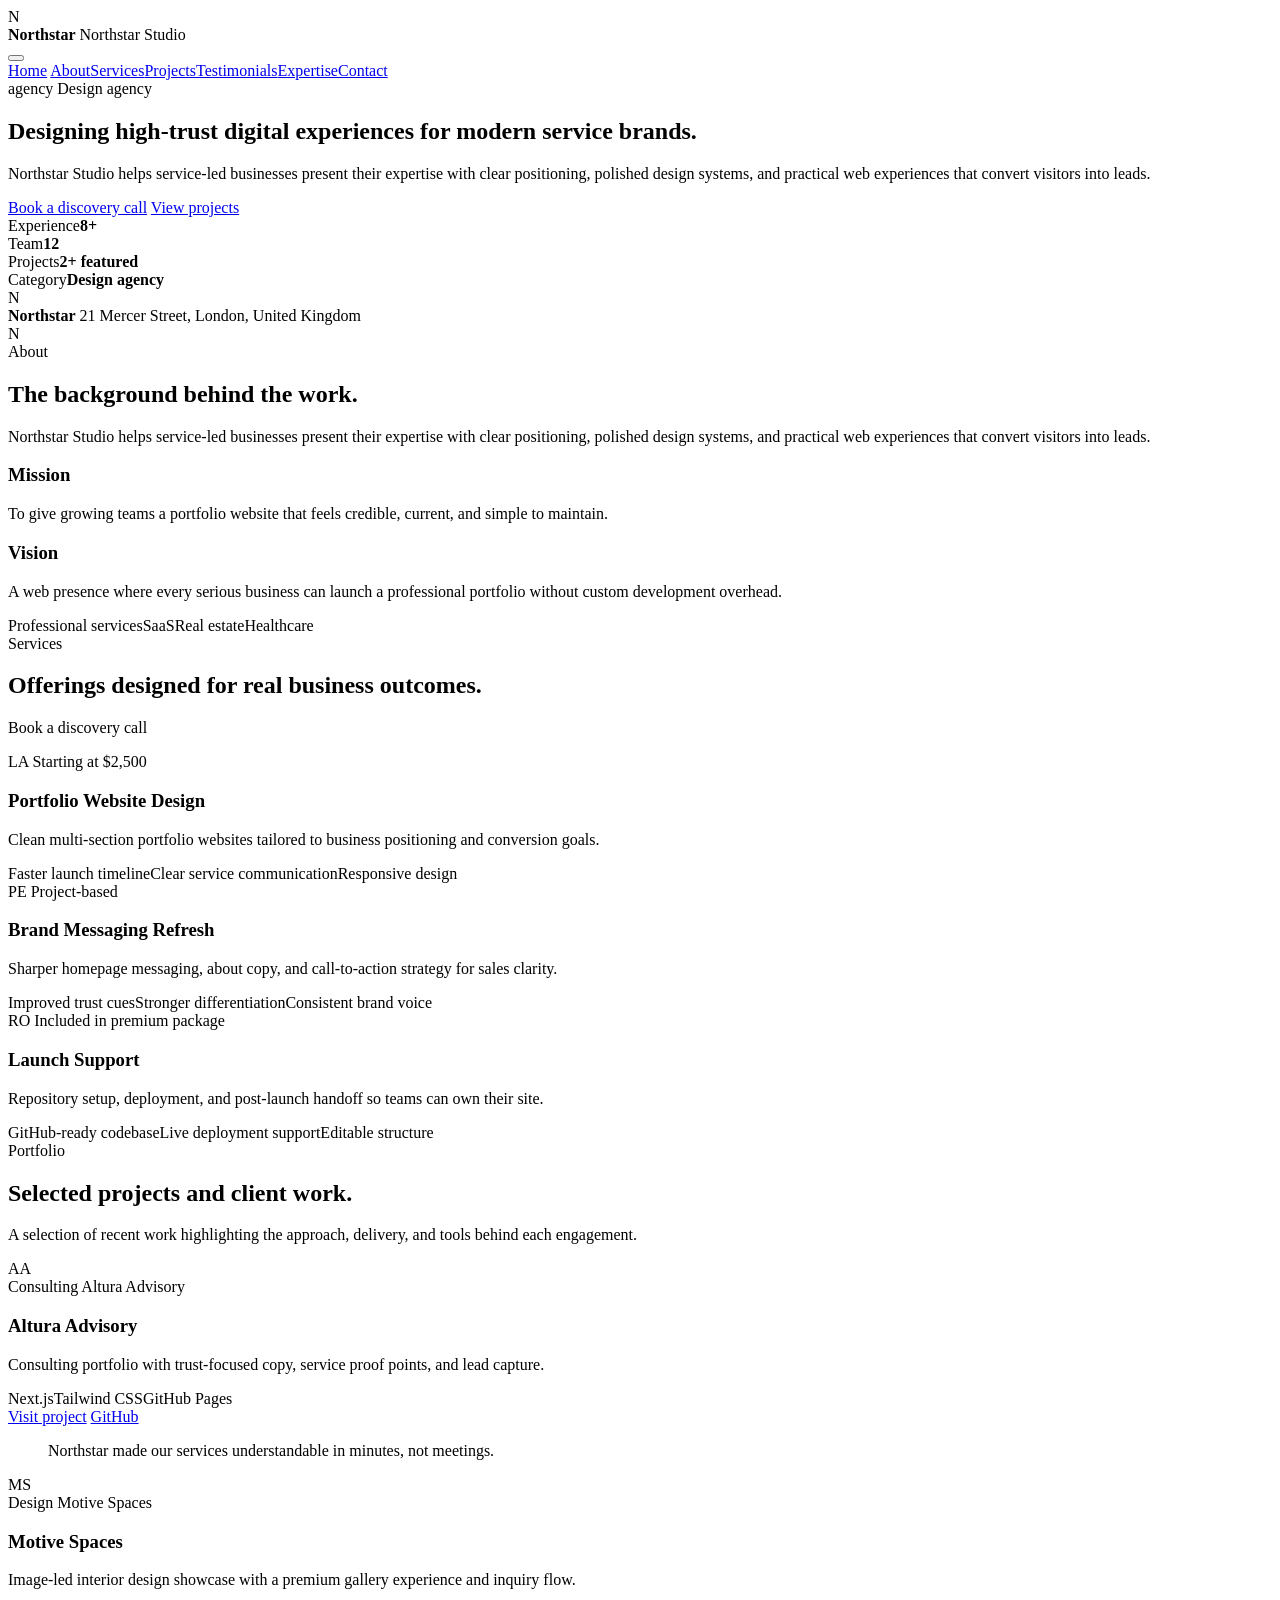
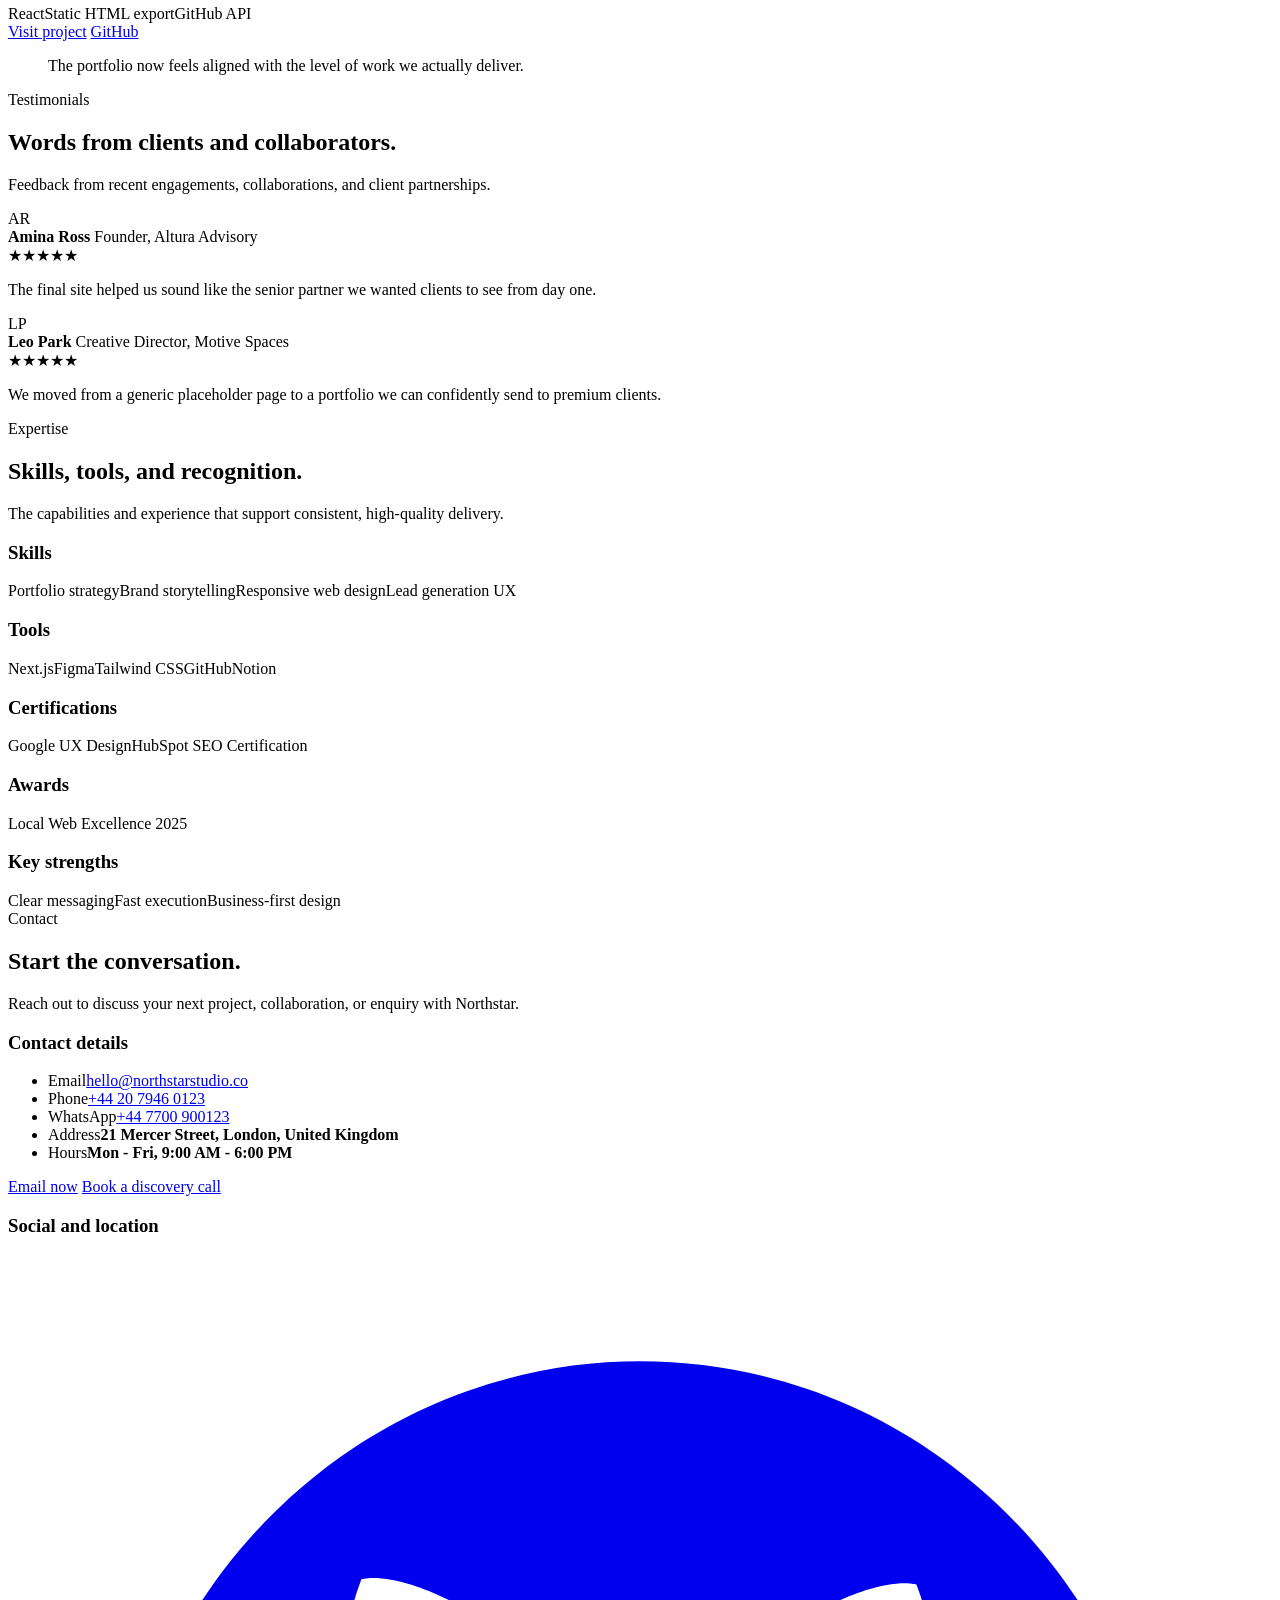
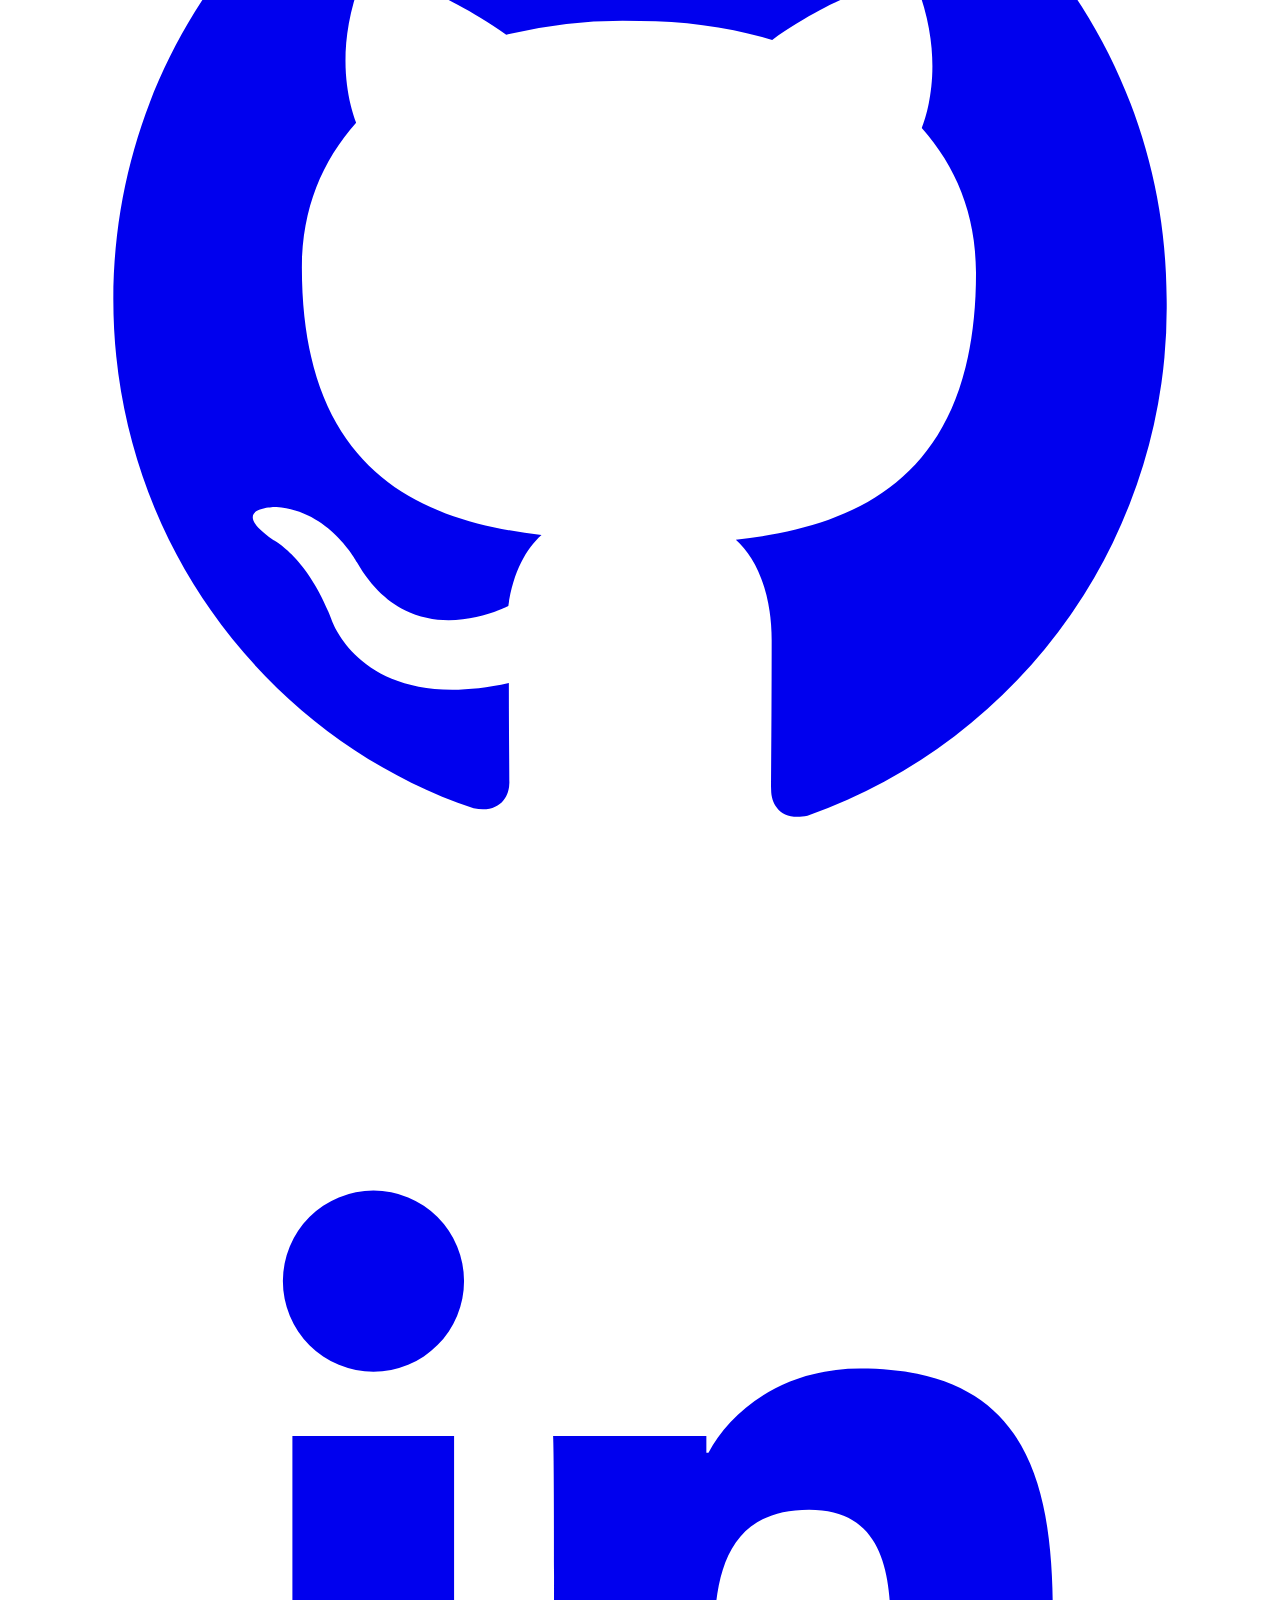
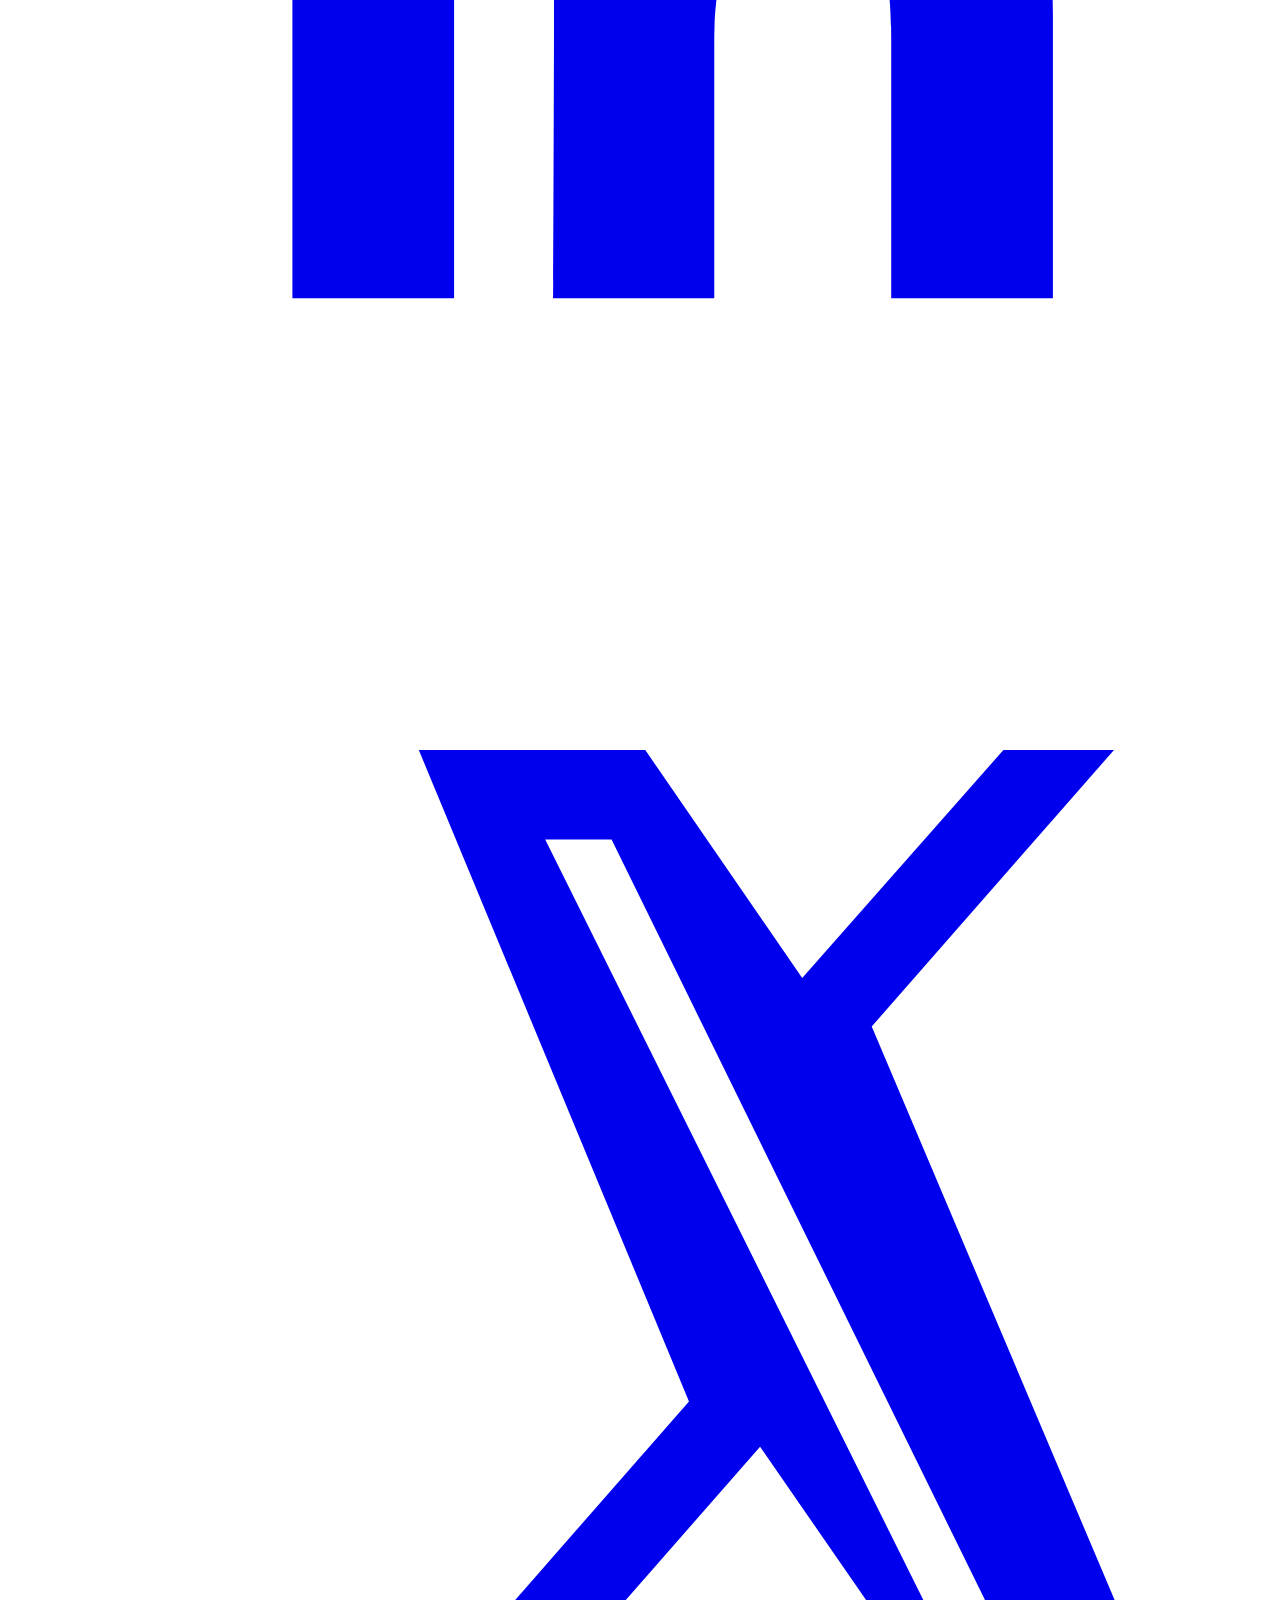
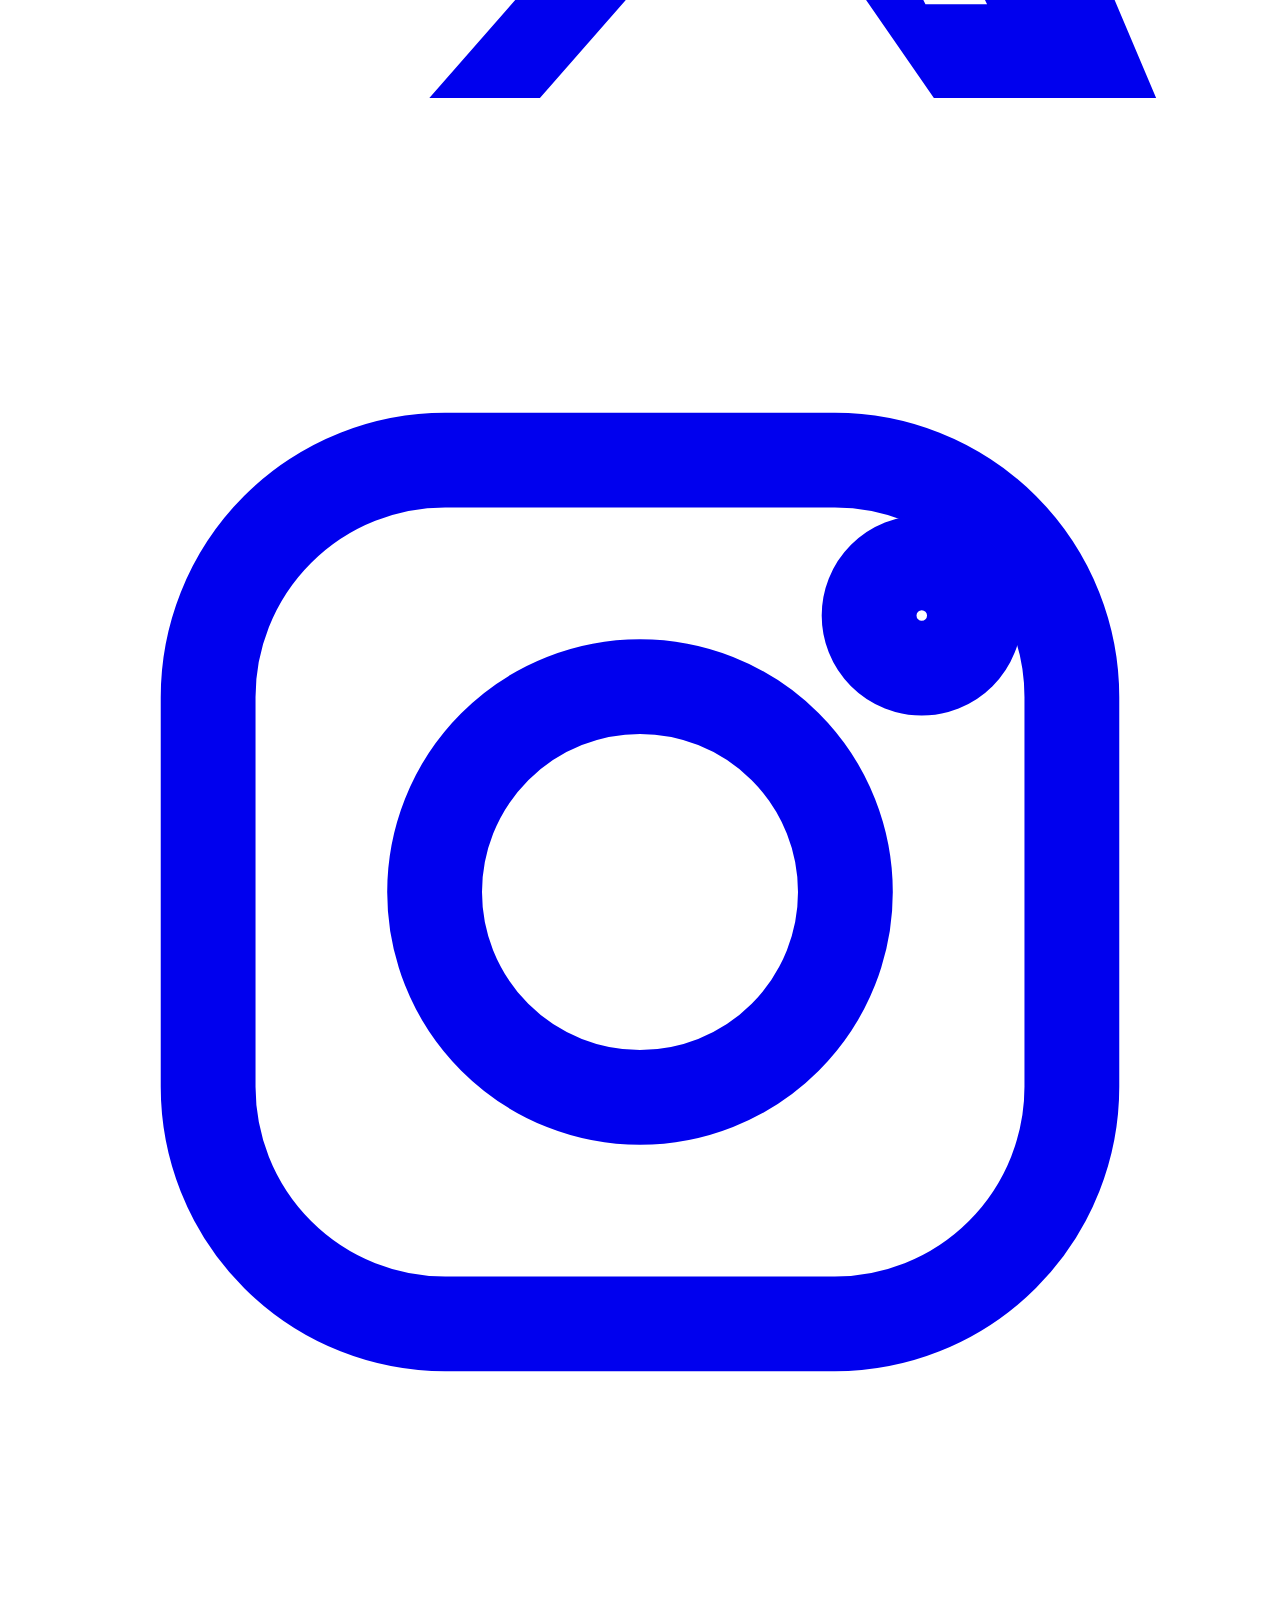
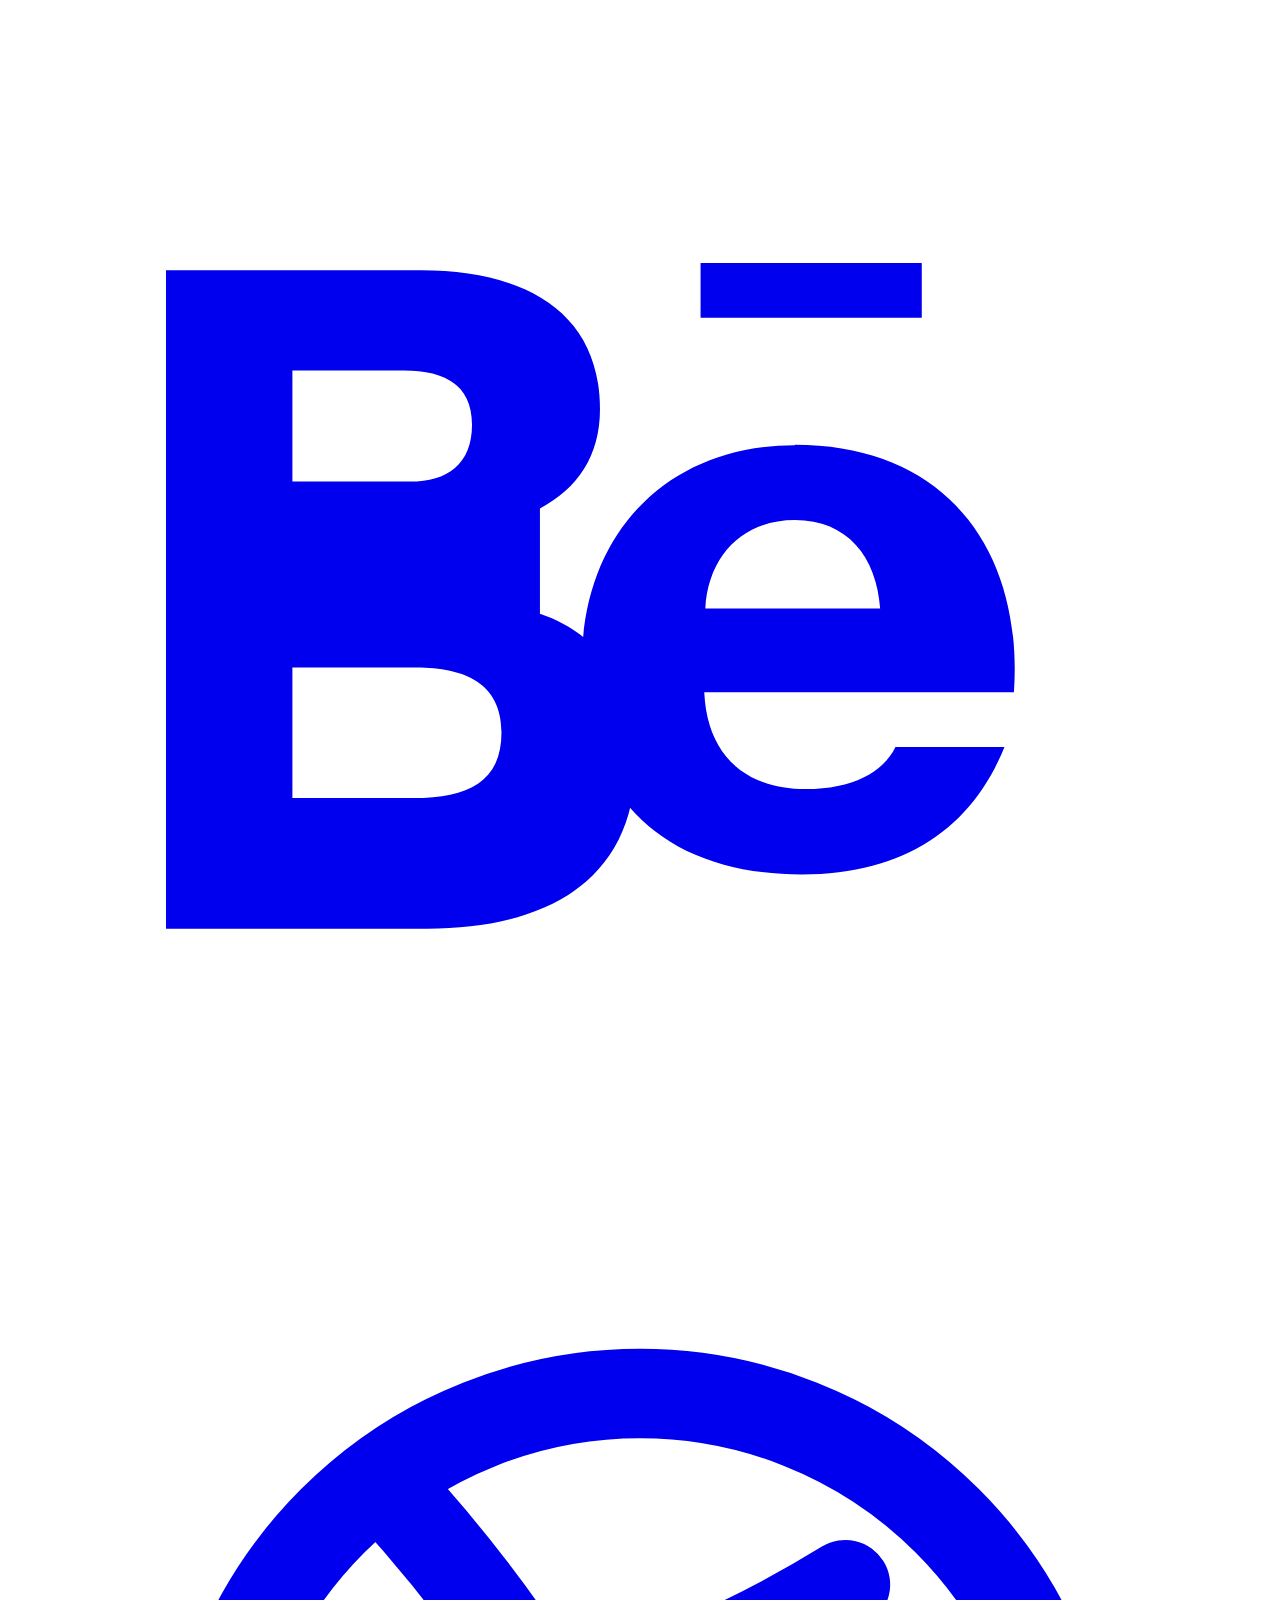
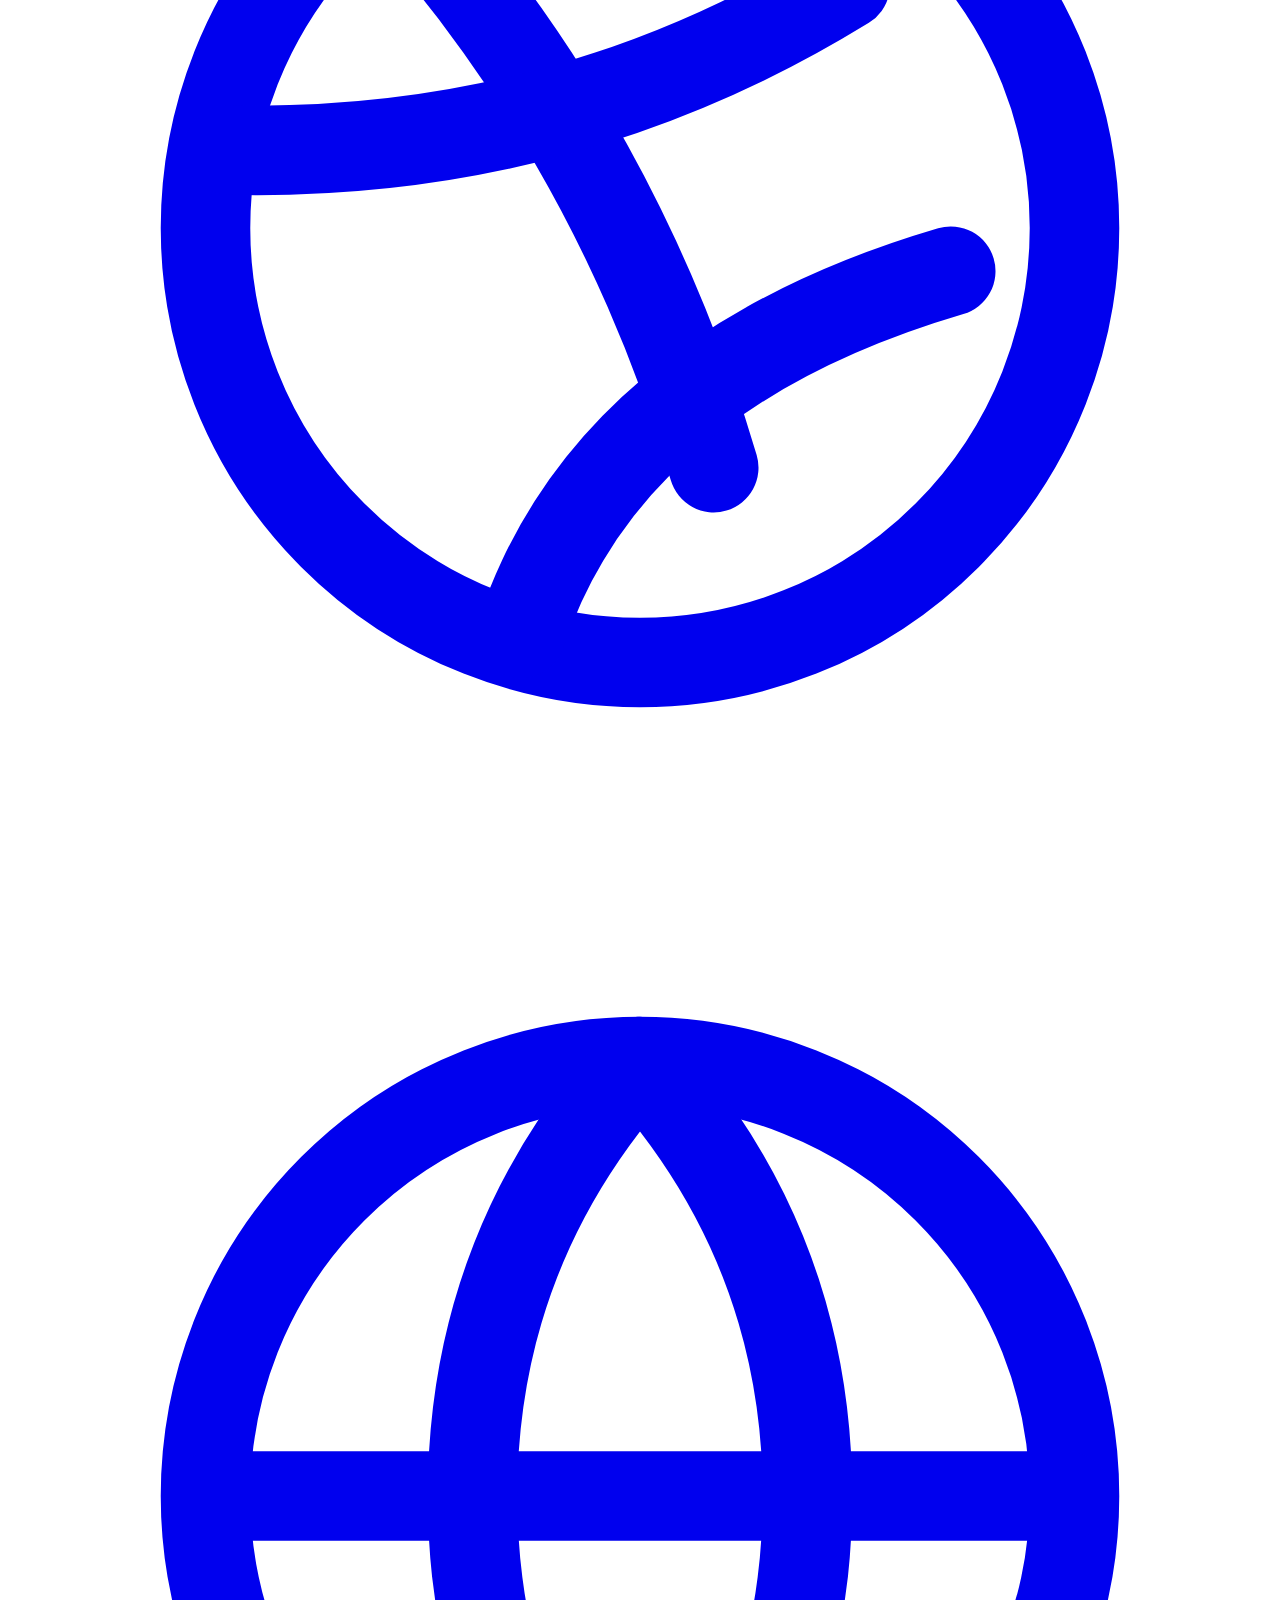
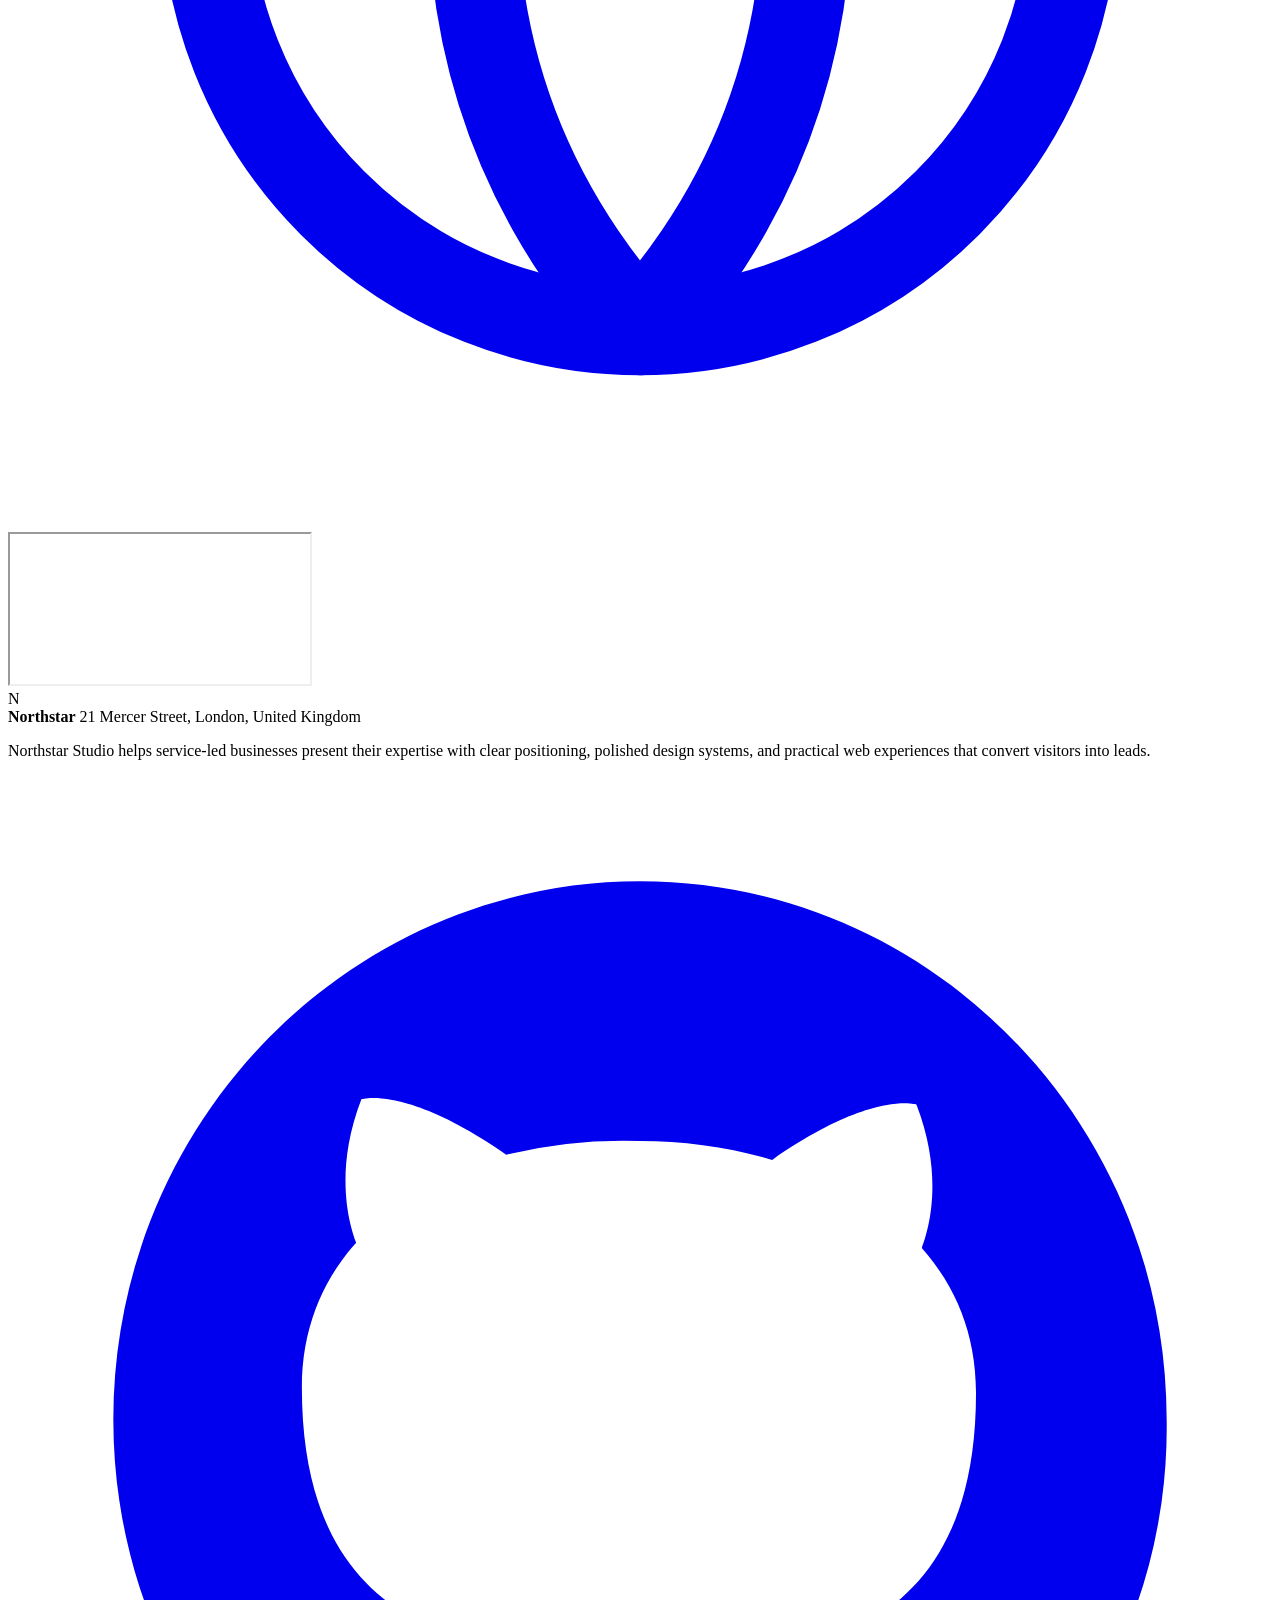
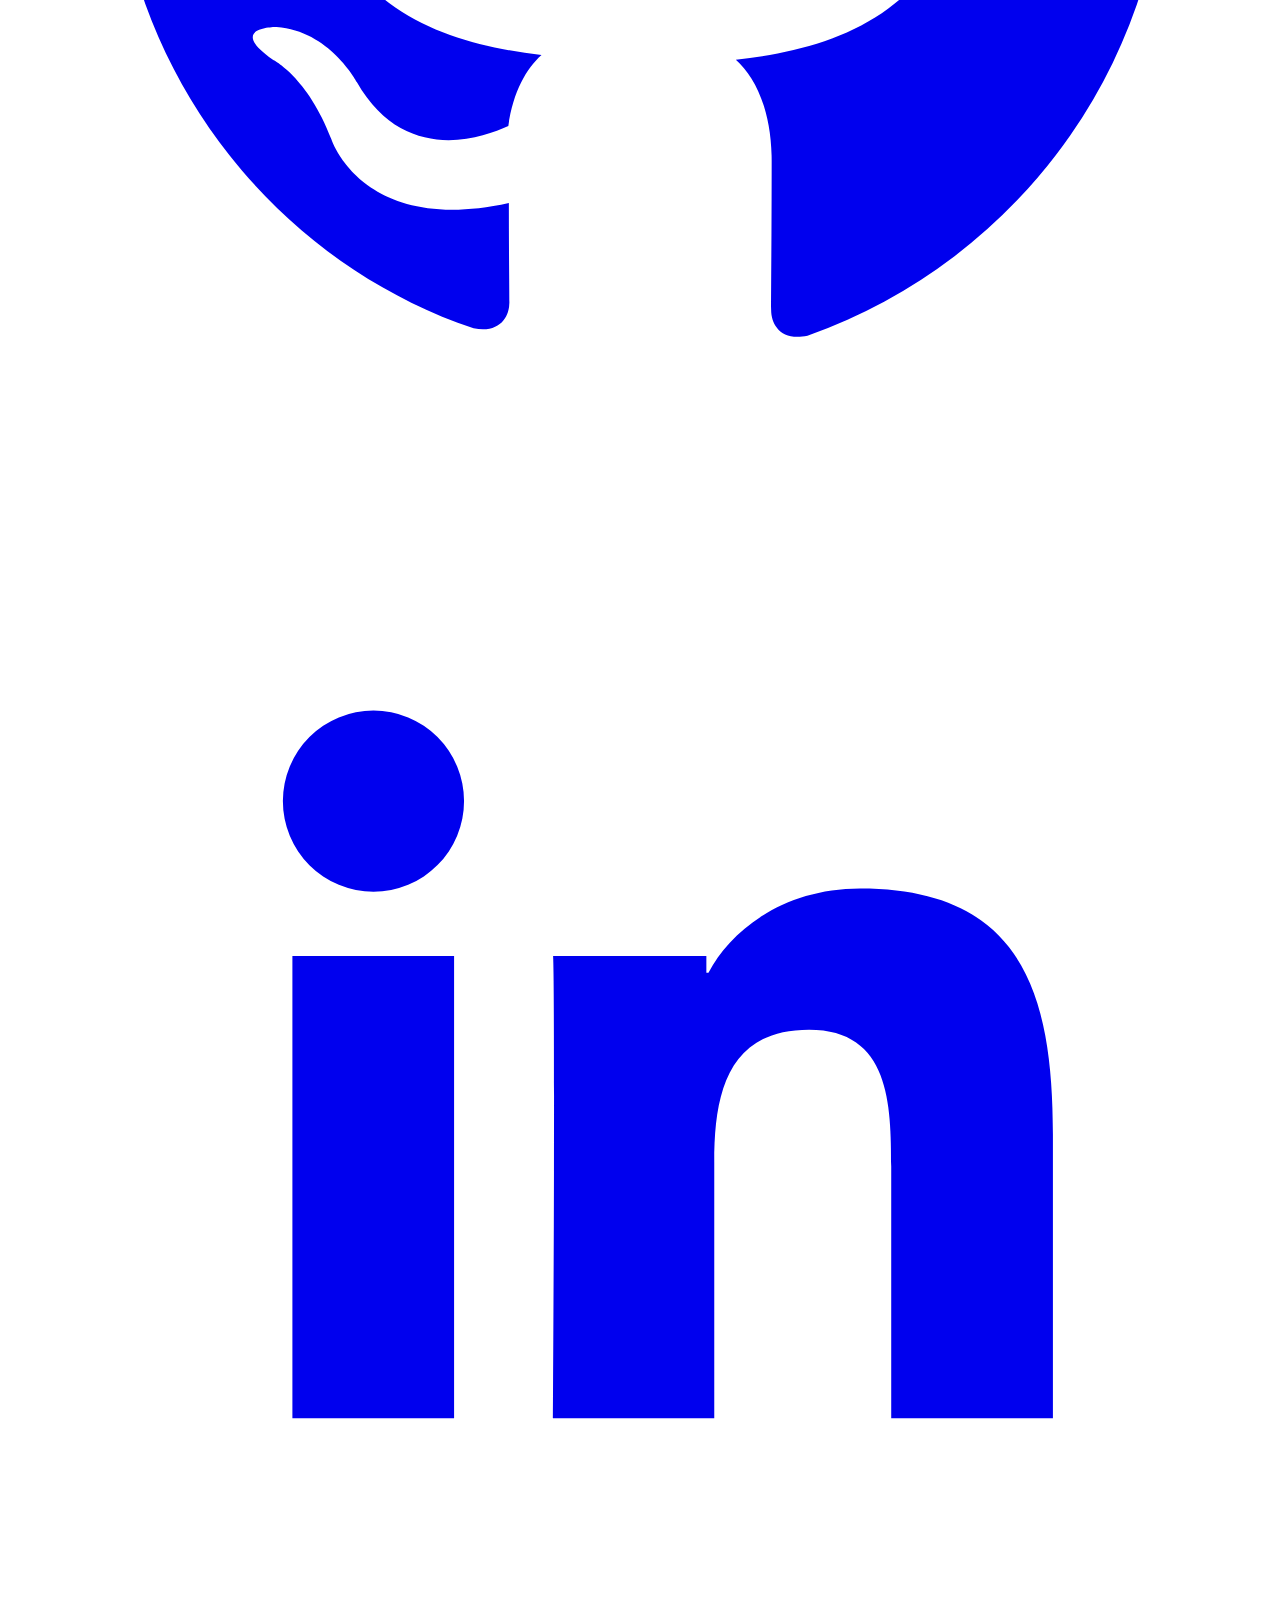
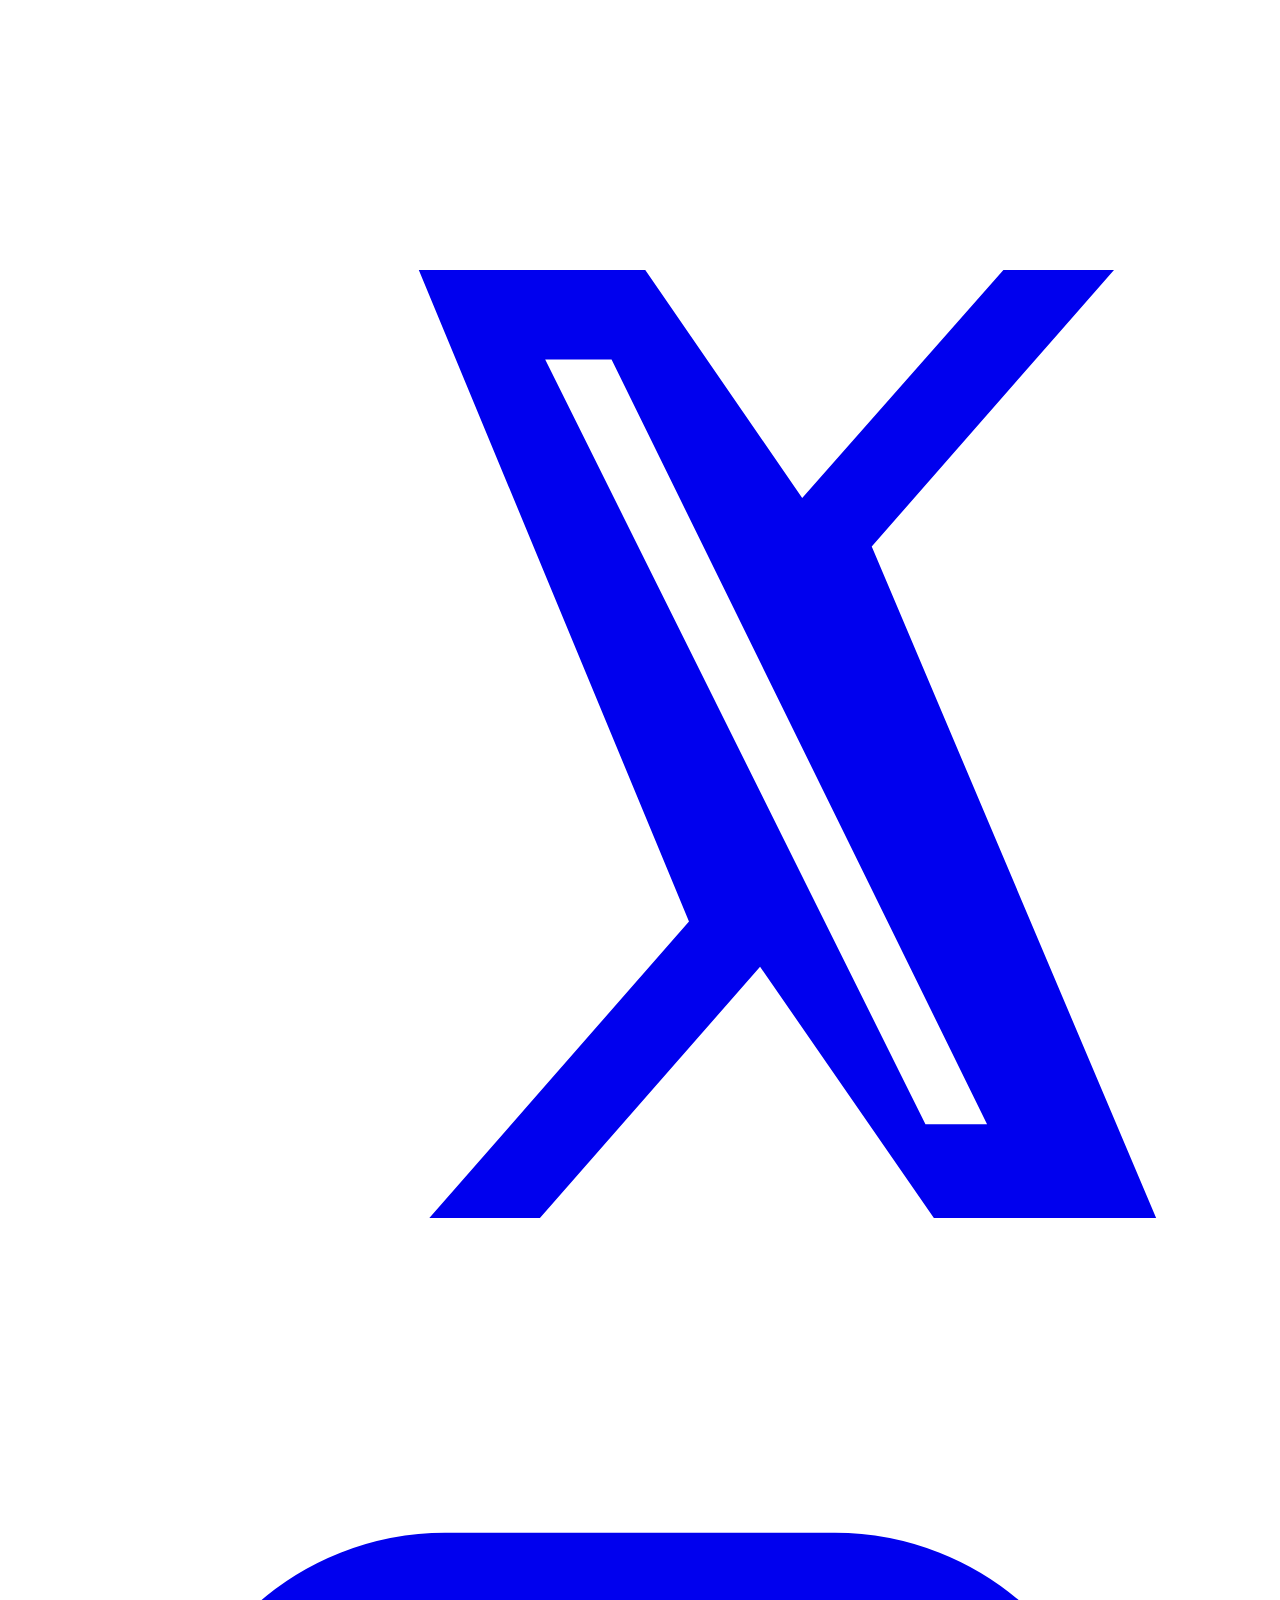
==== index.html @ 19dc4916 "Initialize generated portfolio site" ====
<!DOCTYPE html>
<html lang="en">
  <head>
    <meta charset="utf-8" />
    <meta name="viewport" content="width=device-width, initial-scale=1" />
    <title>Northstar Studio | Portfolio Websites for Modern Service Brands</title>
    <meta name="description" content="Northstar Studio builds professional portfolio websites for freelancers, agencies, startups, and companies using a clear guided workflow." />
    
    <link rel="preconnect" href="https://fonts.googleapis.com" />
    <link rel="preconnect" href="https://fonts.gstatic.com" crossorigin />
    <link href="https://fonts.googleapis.com/css2?family=Fraunces:wght@500;600;700&family=Manrope:wght@400;500;600;700;800&family=Source+Sans+3:wght@400;500;600;700&family=Space+Grotesk:wght@500;700&display=swap" rel="stylesheet" />
    <link rel="stylesheet" href="./styles.css" />
  </head>
  <body class="template-classic-corporate">
    <div class="page-shell">
      <header class="site-header">
        <div class="brand-lockup">
          <div class="brand-mark image-fallback">N</div>
          <div>
            <strong>Northstar</strong>
            <span>Northstar Studio</span>
          </div>
        </div>
        <button class="nav-toggle" type="button" aria-expanded="false" aria-controls="site-nav" aria-label="Toggle navigation">
          <span></span>
          <span></span>
          <span></span>
        </button>
        <nav class="site-nav" id="site-nav">
          <a href="#home">Home</a>
          <a href="#about">About</a><a href="#services">Services</a><a href="#projects">Projects</a><a href="#testimonials">Testimonials</a><a href="#expertise">Expertise</a><a href="#contact">Contact</a>
        </nav>
      </header>
      
    <section id="home" class="hero hero-split">
      <div class="hero-copy">
        <div class="eyebrow-row">
          <span class="eyebrow">agency</span>
          <span class="eyebrow soft">Design agency</span>
        </div>
        <h1>Designing high-trust digital experiences for modern service brands.</h1>
        <p class="hero-text">Northstar Studio helps service-led businesses present their expertise with clear positioning, polished design systems, and practical web experiences that convert visitors into leads.</p>
        <div class="hero-actions">
          <a class="button button-primary" href="https://northstarstudio.co/book">Book a discovery call</a>
          <a class="button button-secondary" href="#projects">View projects</a>
        </div>
        <div class="stats-grid">
          <div class="stat-card"><span>Experience</span><strong>8+</strong></div>
          <div class="stat-card"><span>Team</span><strong>12</strong></div>
          <div class="stat-card"><span>Projects</span><strong>2+ featured</strong></div>
          <div class="stat-card"><span>Category</span><strong>Design agency</strong></div>
        </div>
      </div>
      <div class="hero-panel">
        <div class="hero-card">
          <div class="brand-badge">
            <div class="brand-mark image-fallback">N</div>
            <div>
              <strong>Northstar</strong>
              <span>21 Mercer Street, London, United Kingdom</span>
            </div>
          </div>
          <div class="hero-visual image-fallback">N</div>
        </div>
      </div>
    </section>
  
      
    <section id="about" class="section-shell">
      <div class="section-heading">
        <span class="section-kicker">About</span>
        <h2>The background behind the work.</h2>
        <p>Northstar Studio helps service-led businesses present their expertise with clear positioning, polished design systems, and practical web experiences that convert visitors into leads.</p>
      </div>
      <div class="two-column-grid">
        <article class="content-card">
          <h3>Mission</h3>
          <p>To give growing teams a portfolio website that feels credible, current, and simple to maintain.</p>
        </article>
        <article class="content-card">
          <h3>Vision</h3>
          <p>A web presence where every serious business can launch a professional portfolio without custom development overhead.</p>
        </article>
      </div>
      <div class="tag-list"><span class="tag">Professional services</span><span class="tag">SaaS</span><span class="tag">Real estate</span><span class="tag">Healthcare</span></div>
    </section>
  
    <section id="services" class="section-shell">
      <div class="section-heading">
        <span class="section-kicker">Services</span>
        <h2>Offerings designed for real business outcomes.</h2>
        <p>Book a discovery call</p>
      </div>
      <div class="service-grid service-cards">
        
              <article class="service-card">
                <div class="service-topline">
                  <span class="service-icon">LA</span>
                  <span>Starting at $2,500</span>
                </div>
                <h3>Portfolio Website Design</h3>
                <p>Clean multi-section portfolio websites tailored to business positioning and conversion goals.</p>
                <div class="tag-list"><span class="tag">Faster launch timeline</span><span class="tag">Clear service communication</span><span class="tag">Responsive design</span></div>
              </article>
            
              <article class="service-card">
                <div class="service-topline">
                  <span class="service-icon">PE</span>
                  <span>Project-based</span>
                </div>
                <h3>Brand Messaging Refresh</h3>
                <p>Sharper homepage messaging, about copy, and call-to-action strategy for sales clarity.</p>
                <div class="tag-list"><span class="tag">Improved trust cues</span><span class="tag">Stronger differentiation</span><span class="tag">Consistent brand voice</span></div>
              </article>
            
              <article class="service-card">
                <div class="service-topline">
                  <span class="service-icon">RO</span>
                  <span>Included in premium package</span>
                </div>
                <h3>Launch Support</h3>
                <p>Repository setup, deployment, and post-launch handoff so teams can own their site.</p>
                <div class="tag-list"><span class="tag">GitHub-ready codebase</span><span class="tag">Live deployment support</span><span class="tag">Editable structure</span></div>
              </article>
            
      </div>
    </section>
  
    <section id="projects" class="section-shell">
      <div class="section-heading">
        <span class="section-kicker">Portfolio</span>
        <h2>Selected projects and client work.</h2>
        <p>A selection of recent work highlighting the approach, delivery, and tools behind each engagement.</p>
      </div>
      <div class="project-grid project-grid">
        
              <article class="project-card">
                <div class="project-image image-fallback">AA</div>
                <div class="project-content">
                  <div class="project-meta">
                    <span>Consulting</span>
                    <span>Altura Advisory</span>
                  </div>
                  <h3>Altura Advisory</h3>
                  <p>Consulting portfolio with trust-focused copy, service proof points, and lead capture.</p>
                  <div class="tag-list"><span class="tag">Next.js</span><span class="tag">Tailwind CSS</span><span class="tag">GitHub Pages</span></div>
                  <div class="project-links">
                    <a href="https://example.com/altura-advisory" target="_blank" rel="noreferrer">Visit project</a>
                    <a href="https://github.com/example/altura-advisory" target="_blank" rel="noreferrer">GitHub</a>
                  </div>
                  <blockquote>Northstar made our services understandable in minutes, not meetings.</blockquote>
                </div>
              </article>
            
              <article class="project-card">
                <div class="project-image image-fallback">MS</div>
                <div class="project-content">
                  <div class="project-meta">
                    <span>Design</span>
                    <span>Motive Spaces</span>
                  </div>
                  <h3>Motive Spaces</h3>
                  <p>Image-led interior design showcase with a premium gallery experience and inquiry flow.</p>
                  <div class="tag-list"><span class="tag">React</span><span class="tag">Static HTML export</span><span class="tag">GitHub API</span></div>
                  <div class="project-links">
                    <a href="https://example.com/motive-spaces" target="_blank" rel="noreferrer">Visit project</a>
                    <a href="https://github.com/example/motive-spaces" target="_blank" rel="noreferrer">GitHub</a>
                  </div>
                  <blockquote>The portfolio now feels aligned with the level of work we actually deliver.</blockquote>
                </div>
              </article>
            
      </div>
    </section>
  
    <section id="testimonials" class="section-shell">
      <div class="section-heading">
        <span class="section-kicker">Testimonials</span>
        <h2>Words from clients and collaborators.</h2>
        <p>Feedback from recent engagements, collaborations, and client partnerships.</p>
      </div>
      <div class="testimonial-grid">
        
              <article class="testimonial-card">
                <div class="testimonial-header">
                  <div class="avatar image-fallback">AR</div>
                  <div>
                    <strong>Amina Ross</strong>
                    <span>Founder, Altura Advisory</span>
                  </div>
                </div>
                <div class="stars">&#9733;&#9733;&#9733;&#9733;&#9733;</div>
                <p>The final site helped us sound like the senior partner we wanted clients to see from day one.</p>
              </article>
            
              <article class="testimonial-card">
                <div class="testimonial-header">
                  <div class="avatar image-fallback">LP</div>
                  <div>
                    <strong>Leo Park</strong>
                    <span>Creative Director, Motive Spaces</span>
                  </div>
                </div>
                <div class="stars">&#9733;&#9733;&#9733;&#9733;&#9733;</div>
                <p>We moved from a generic placeholder page to a portfolio we can confidently send to premium clients.</p>
              </article>
            
      </div>
    </section>
  
    <section id="expertise" class="section-shell">
      <div class="section-heading">
        <span class="section-kicker">Expertise</span>
        <h2>Skills, tools, and recognition.</h2>
        <p>The capabilities and experience that support consistent, high-quality delivery.</p>
      </div>
      <div class="expertise-grid">
        
              <article class="content-card">
                <h3>Skills</h3>
                <div class="tag-list"><span class="tag">Portfolio strategy</span><span class="tag">Brand storytelling</span><span class="tag">Responsive web design</span><span class="tag">Lead generation UX</span></div>
              </article>
            
              <article class="content-card">
                <h3>Tools</h3>
                <div class="tag-list"><span class="tag">Next.js</span><span class="tag">Figma</span><span class="tag">Tailwind CSS</span><span class="tag">GitHub</span><span class="tag">Notion</span></div>
              </article>
            
              <article class="content-card">
                <h3>Certifications</h3>
                <div class="tag-list"><span class="tag">Google UX Design</span><span class="tag">HubSpot SEO Certification</span></div>
              </article>
            
              <article class="content-card">
                <h3>Awards</h3>
                <div class="tag-list"><span class="tag">Local Web Excellence 2025</span></div>
              </article>
            
              <article class="content-card">
                <h3>Key strengths</h3>
                <div class="tag-list"><span class="tag">Clear messaging</span><span class="tag">Fast execution</span><span class="tag">Business-first design</span></div>
              </article>
            
      </div>
    </section>
  
    <section id="contact" class="section-shell contact-section">
      <div class="section-heading">
        <span class="section-kicker">Contact</span>
        <h2>Start the conversation.</h2>
        <p>Reach out to discuss your next project, collaboration, or enquiry with Northstar.</p>
      </div>
      <div class="contact-layout contact-split">
        <div class="content-card">
          <h3>Contact details</h3>
          <ul class="detail-list">
            <li><span>Email</span><a href="mailto:hello@northstarstudio.co">hello@northstarstudio.co</a></li>
            <li><span>Phone</span><a href="tel:+442079460123">+44 20 7946 0123</a></li>
            <li><span>WhatsApp</span><a href="tel:+447700900123">+44 7700 900123</a></li>
            <li><span>Address</span><strong>21 Mercer Street, London, United Kingdom</strong></li>
            <li><span>Hours</span><strong>Mon - Fri, 9:00 AM - 6:00 PM</strong></li>
          </ul>
          <div class="hero-actions">
            <a class="button button-primary" href="mailto:hello@northstarstudio.co">Email now</a>
            <a class="button button-secondary" href="https://northstarstudio.co/book" target="_blank" rel="noreferrer">Book a discovery call</a>
          </div>
        </div>
        <div class="content-card contact-card">
          <h3>Social and location</h3>
          <div class="social-links"><a href="https://github.com/northstarstudio" target="_blank" rel="noreferrer" aria-label="GitHub" title="GitHub"><svg viewBox="0 0 24 24" aria-hidden="true" role="img"><path fill="currentColor" d="M12 2C6.48 2 2 6.58 2 12.22c0 4.5 2.87 8.31 6.84 9.66.5.1.68-.22.68-.49 0-.24-.01-1.04-.01-1.89-2.78.62-3.37-1.21-3.37-1.21-.45-1.19-1.11-1.51-1.11-1.51-.9-.63.07-.62.07-.62 1 .07 1.52 1.04 1.52 1.04.88 1.55 2.32 1.1 2.88.84.09-.66.35-1.1.63-1.35-2.22-.26-4.55-1.14-4.55-5.08 0-1.12.39-2.03 1.03-2.75-.1-.26-.45-1.3.1-2.72 0 0 .84-.28 2.75 1.05A9.33 9.33 0 0 1 12 6.93c.85 0 1.71.12 2.51.36 1.9-1.33 2.74-1.05 2.74-1.05.55 1.42.2 2.46.1 2.72.64.72 1.03 1.63 1.03 2.75 0 3.95-2.33 4.82-4.56 5.07.36.32.68.95.68 1.92 0 1.38-.01 2.49-.01 2.83 0 .27.18.6.69.49A10.23 10.23 0 0 0 22 12.22C22 6.58 17.52 2 12 2Z"/></svg></a><a href="https://linkedin.com/company/northstarstudio" target="_blank" rel="noreferrer" aria-label="LinkedIn" title="LinkedIn"><svg viewBox="0 0 24 24" aria-hidden="true" role="img"><path fill="currentColor" d="M6.94 8.5a1.72 1.72 0 1 1 0-3.44 1.72 1.72 0 0 1 0 3.44ZM5.4 18.5h3.07V9.72H5.4V18.5Zm4.95 0h3.06v-4.86c0-1.28.24-2.52 1.8-2.52 1.54 0 1.56 1.43 1.56 2.6v4.78H19.84v-5.39c0-2.64-.57-4.67-3.66-4.67-1.48 0-2.47.82-2.88 1.6h-.04V9.72h-2.91c.04.86 0 8.78 0 8.78Z"/></svg></a><a href="https://x.com/northstarstudio" target="_blank" rel="noreferrer" aria-label="X / Twitter" title="X / Twitter"><svg viewBox="0 0 24 24" aria-hidden="true" role="img"><path fill="currentColor" d="M18.9 3H21l-4.6 5.25L21.8 21h-4.22l-3.3-4.77L10.1 21H8l4.93-5.63L7.8 3h4.3l2.98 4.33L18.9 3Zm-1.48 16.22h1.17L11.46 4.7h-1.26l7.22 14.52Z"/></svg></a><a href="https://instagram.com/northstarstudio" target="_blank" rel="noreferrer" aria-label="Instagram" title="Instagram"><svg viewBox="0 0 24 24" aria-hidden="true" role="img" fill="none" stroke="currentColor" stroke-width="1.8" stroke-linecap="round" stroke-linejoin="round"><rect x="3.8" y="3.8" width="16.4" height="16.4" rx="4.5"></rect><circle cx="12" cy="12" r="3.9"></circle><circle cx="17.35" cy="6.75" r="1"></circle></svg></a><a href="https://behance.net/northstarstudio" target="_blank" rel="noreferrer" aria-label="Behance" title="Behance"><svg viewBox="0 0 24 24" aria-hidden="true" role="img"><path fill="currentColor" d="M10.1 11.02c.72-.37 1.14-1 1.14-1.88 0-1.88-1.47-2.64-3.4-2.64H3V19h4.96c2.3 0 3.95-.95 3.95-3.16 0-1.56-.76-2.47-1.81-2.82ZM5.4 8.4h2.12c.72 0 1.29.24 1.29 1.03 0 .75-.47 1.08-1.17 1.08H5.4V8.4Zm2.3 8.12H5.4v-2.48h2.35c.92 0 1.62.3 1.62 1.23 0 .94-.63 1.25-1.67 1.25Zm7.24-6.7c-2.44 0-4.04 1.7-4.04 4.12 0 2.53 1.55 4.03 4.17 4.03 1.97 0 3.24-.9 3.85-2.42h-2.07c-.23.48-.82.8-1.7.8-1.07 0-1.87-.57-1.93-1.84h5.88c.18-2.68-1.27-4.7-4.16-4.7Zm-1.7 3.1c.06-1.04.75-1.68 1.7-1.68 1 0 1.55.7 1.62 1.68h-3.32ZM13.15 6.36h4.2v1.04h-4.2V6.36Z"/></svg></a><a href="https://dribbble.com/northstarstudio" target="_blank" rel="noreferrer" aria-label="Dribbble" title="Dribbble"><svg viewBox="0 0 24 24" aria-hidden="true" role="img" fill="none" stroke="currentColor" stroke-width="1.7" stroke-linecap="round" stroke-linejoin="round"><circle cx="12" cy="12" r="8.25"></circle><path d="M7.2 5.55c2.9 3.15 4.96 6.82 6.2 11"></path><path d="M4.18 10.52c4.26.1 8.16-.95 11.72-3.14"></path><path d="M9.74 19.7c1.1-3.3 3.82-5.6 8.16-6.88"></path></svg></a><a href="https://northstarstudio.co" target="_blank" rel="noreferrer" aria-label="Website" title="Website"><svg viewBox="0 0 24 24" aria-hidden="true" role="img" fill="none" stroke="currentColor" stroke-width="1.7" stroke-linecap="round" stroke-linejoin="round"><circle cx="12" cy="12" r="8.25"></circle><path d="M3.9 12h16.2"></path><path d="M12 3.75c2.12 2.36 3.18 5.1 3.18 8.25S14.12 17.89 12 20.25c-2.12-2.36-3.18-5.1-3.18-8.25S9.88 6.11 12 3.75Z"></path></svg></a></div>
          <div class="map-frame"><iframe src="https://www.google.com/maps?q=21%20Mercer%20Street%2C%20London%2C%20United%20Kingdom&amp;output=embed" loading="lazy" referrerpolicy="no-referrer-when-downgrade"></iframe></div>
        </div>
      </div>
    </section>
  
      
    <footer class="site-footer">
      <div class="footer-divider"></div>
      <div class="footer-main">
        <div class="footer-brand">
          <div class="brand-badge">
            <div class="brand-mark image-fallback">N</div>
            <div>
              <strong>Northstar</strong>
              <span>21 Mercer Street, London, United Kingdom</span>
            </div>
          </div>
          <p>Northstar Studio helps service-led businesses present their expertise with clear positioning, polished design systems, and practical web experiences that convert visitors into leads.</p>
          <div class="social-links"><a href="https://github.com/northstarstudio" target="_blank" rel="noreferrer" aria-label="GitHub" title="GitHub"><svg viewBox="0 0 24 24" aria-hidden="true" role="img"><path fill="currentColor" d="M12 2C6.48 2 2 6.58 2 12.22c0 4.5 2.87 8.31 6.84 9.66.5.1.68-.22.68-.49 0-.24-.01-1.04-.01-1.89-2.78.62-3.37-1.21-3.37-1.21-.45-1.19-1.11-1.51-1.11-1.51-.9-.63.07-.62.07-.62 1 .07 1.52 1.04 1.52 1.04.88 1.55 2.32 1.1 2.88.84.09-.66.35-1.1.63-1.35-2.22-.26-4.55-1.14-4.55-5.08 0-1.12.39-2.03 1.03-2.75-.1-.26-.45-1.3.1-2.72 0 0 .84-.28 2.75 1.05A9.33 9.33 0 0 1 12 6.93c.85 0 1.71.12 2.51.36 1.9-1.33 2.74-1.05 2.74-1.05.55 1.42.2 2.46.1 2.72.64.72 1.03 1.63 1.03 2.75 0 3.95-2.33 4.82-4.56 5.07.36.32.68.95.68 1.92 0 1.38-.01 2.49-.01 2.83 0 .27.18.6.69.49A10.23 10.23 0 0 0 22 12.22C22 6.58 17.52 2 12 2Z"/></svg></a><a href="https://linkedin.com/company/northstarstudio" target="_blank" rel="noreferrer" aria-label="LinkedIn" title="LinkedIn"><svg viewBox="0 0 24 24" aria-hidden="true" role="img"><path fill="currentColor" d="M6.94 8.5a1.72 1.72 0 1 1 0-3.44 1.72 1.72 0 0 1 0 3.44ZM5.4 18.5h3.07V9.72H5.4V18.5Zm4.95 0h3.06v-4.86c0-1.28.24-2.52 1.8-2.52 1.54 0 1.56 1.43 1.56 2.6v4.78H19.84v-5.39c0-2.64-.57-4.67-3.66-4.67-1.48 0-2.47.82-2.88 1.6h-.04V9.72h-2.91c.04.86 0 8.78 0 8.78Z"/></svg></a><a href="https://x.com/northstarstudio" target="_blank" rel="noreferrer" aria-label="X / Twitter" title="X / Twitter"><svg viewBox="0 0 24 24" aria-hidden="true" role="img"><path fill="currentColor" d="M18.9 3H21l-4.6 5.25L21.8 21h-4.22l-3.3-4.77L10.1 21H8l4.93-5.63L7.8 3h4.3l2.98 4.33L18.9 3Zm-1.48 16.22h1.17L11.46 4.7h-1.26l7.22 14.52Z"/></svg></a><a href="https://instagram.com/northstarstudio" target="_blank" rel="noreferrer" aria-label="Instagram" title="Instagram"><svg viewBox="0 0 24 24" aria-hidden="true" role="img" fill="none" stroke="currentColor" stroke-width="1.8" stroke-linecap="round" stroke-linejoin="round"><rect x="3.8" y="3.8" width="16.4" height="16.4" rx="4.5"></rect><circle cx="12" cy="12" r="3.9"></circle><circle cx="17.35" cy="6.75" r="1"></circle></svg></a><a href="https://behance.net/northstarstudio" target="_blank" rel="noreferrer" aria-label="Behance" title="Behance"><svg viewBox="0 0 24 24" aria-hidden="true" role="img"><path fill="currentColor" d="M10.1 11.02c.72-.37 1.14-1 1.14-1.88 0-1.88-1.47-2.64-3.4-2.64H3V19h4.96c2.3 0 3.95-.95 3.95-3.16 0-1.56-.76-2.47-1.81-2.82ZM5.4 8.4h2.12c.72 0 1.29.24 1.29 1.03 0 .75-.47 1.08-1.17 1.08H5.4V8.4Zm2.3 8.12H5.4v-2.48h2.35c.92 0 1.62.3 1.62 1.23 0 .94-.63 1.25-1.67 1.25Zm7.24-6.7c-2.44 0-4.04 1.7-4.04 4.12 0 2.53 1.55 4.03 4.17 4.03 1.97 0 3.24-.9 3.85-2.42h-2.07c-.23.48-.82.8-1.7.8-1.07 0-1.87-.57-1.93-1.84h5.88c.18-2.68-1.27-4.7-4.16-4.7Zm-1.7 3.1c.06-1.04.75-1.68 1.7-1.68 1 0 1.55.7 1.62 1.68h-3.32ZM13.15 6.36h4.2v1.04h-4.2V6.36Z"/></svg></a><a href="https://dribbble.com/northstarstudio" target="_blank" rel="noreferrer" aria-label="Dribbble" title="Dribbble"><svg viewBox="0 0 24 24" aria-hidden="true" role="img" fill="none" stroke="currentColor" stroke-width="1.7" stroke-linecap="round" stroke-linejoin="round"><circle cx="12" cy="12" r="8.25"></circle><path d="M7.2 5.55c2.9 3.15 4.96 6.82 6.2 11"></path><path d="M4.18 10.52c4.26.1 8.16-.95 11.72-3.14"></path><path d="M9.74 19.7c1.1-3.3 3.82-5.6 8.16-6.88"></path></svg></a><a href="https://northstarstudio.co" target="_blank" rel="noreferrer" aria-label="Website" title="Website"><svg viewBox="0 0 24 24" aria-hidden="true" role="img" fill="none" stroke="currentColor" stroke-width="1.7" stroke-linecap="round" stroke-linejoin="round"><circle cx="12" cy="12" r="8.25"></circle><path d="M3.9 12h16.2"></path><path d="M12 3.75c2.12 2.36 3.18 5.1 3.18 8.25S14.12 17.89 12 20.25c-2.12-2.36-3.18-5.1-3.18-8.25S9.88 6.11 12 3.75Z"></path></svg></a></div>
        </div>
        <div class="footer-column">
          <h3>Contact</h3>
          <ul class="detail-list footer-list">
            <li><span>Email</span><a href="mailto:hello@northstarstudio.co">hello@northstarstudio.co</a></li>
            <li><span>Phone</span><a href="tel:+442079460123">+44 20 7946 0123</a></li>
            <li><span>Hours</span><strong>Mon - Fri, 9:00 AM - 6:00 PM</strong></li>
          </ul>
        </div>
        <div class="footer-column">
          <h3>Brand details</h3>
          <ul class="detail-list footer-list">
            <li><span>Category</span><strong>Design agency</strong></li>
            <li><span>Domain</span><strong>northstarstudio.co</strong></li>
            <li><span>Primary action</span><strong>Book a discovery call</strong></li>
          </ul>
        </div>
      </div>
      <div class="footer-bottom">
        <p>&copy; 2026 Northstar. All rights reserved.</p>
        <div class="footer-bottom-links">
          <a href="#home">Back to top</a>
          <a href="https://northstarstudio.co/book">Book a discovery call</a>
        </div>
      </div>
    </footer>
  
    </div>
    <script>
      (() => {
        const header = document.querySelector(".site-header");
        const toggle = document.querySelector(".nav-toggle");
        const links = document.querySelectorAll(".site-nav a");

        if (!header || !toggle) {
          return;
        }

        const syncExpanded = (expanded) => {
          header.classList.toggle("nav-open", expanded);
          toggle.setAttribute("aria-expanded", expanded ? "true" : "false");
        };

        toggle.addEventListener("click", () => {
          syncExpanded(!header.classList.contains("nav-open"));
        });

        links.forEach((link) => {
          link.addEventListener("click", () => {
            if (window.innerWidth <= 980) {
              syncExpanded(false);
            }
          });
        });

        window.addEventListener("resize", () => {
          if (window.innerWidth > 980) {
            syncExpanded(false);
          }
        });
      })();
    </script>
  </body>
</html>
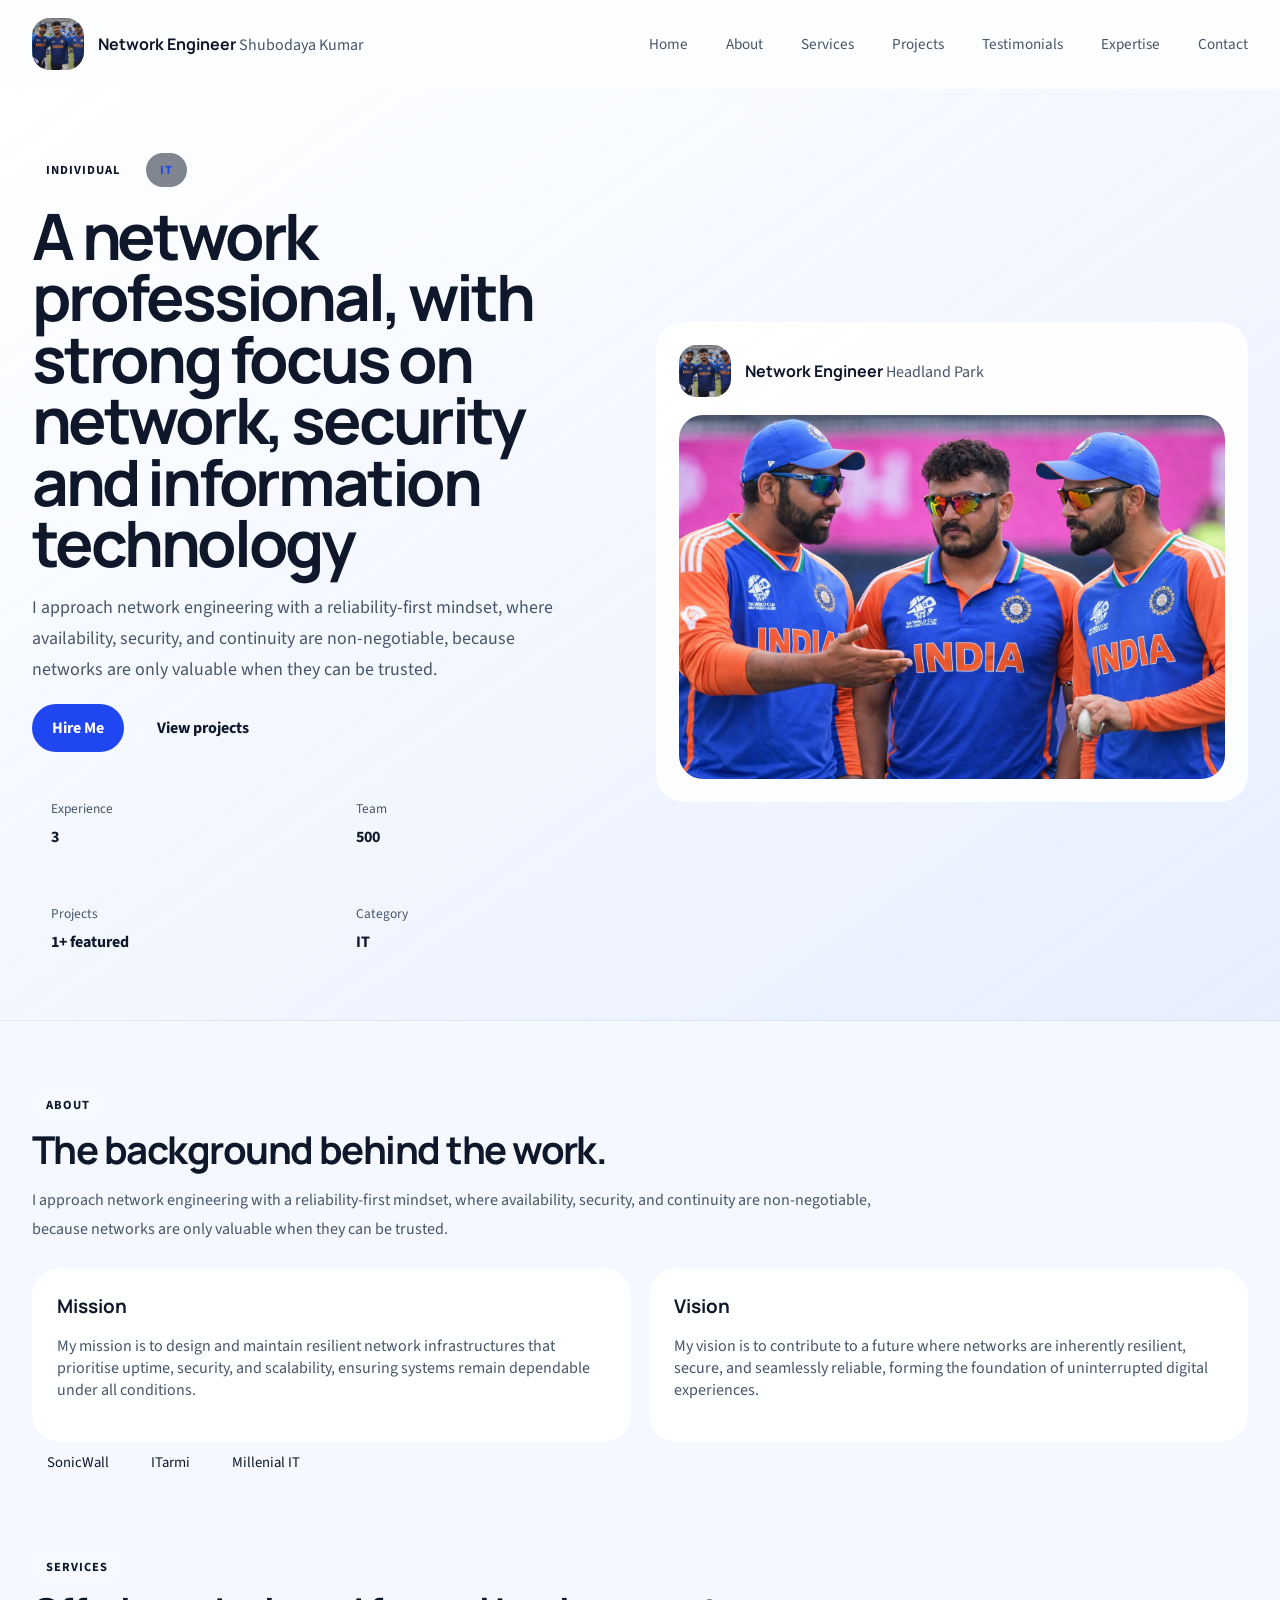
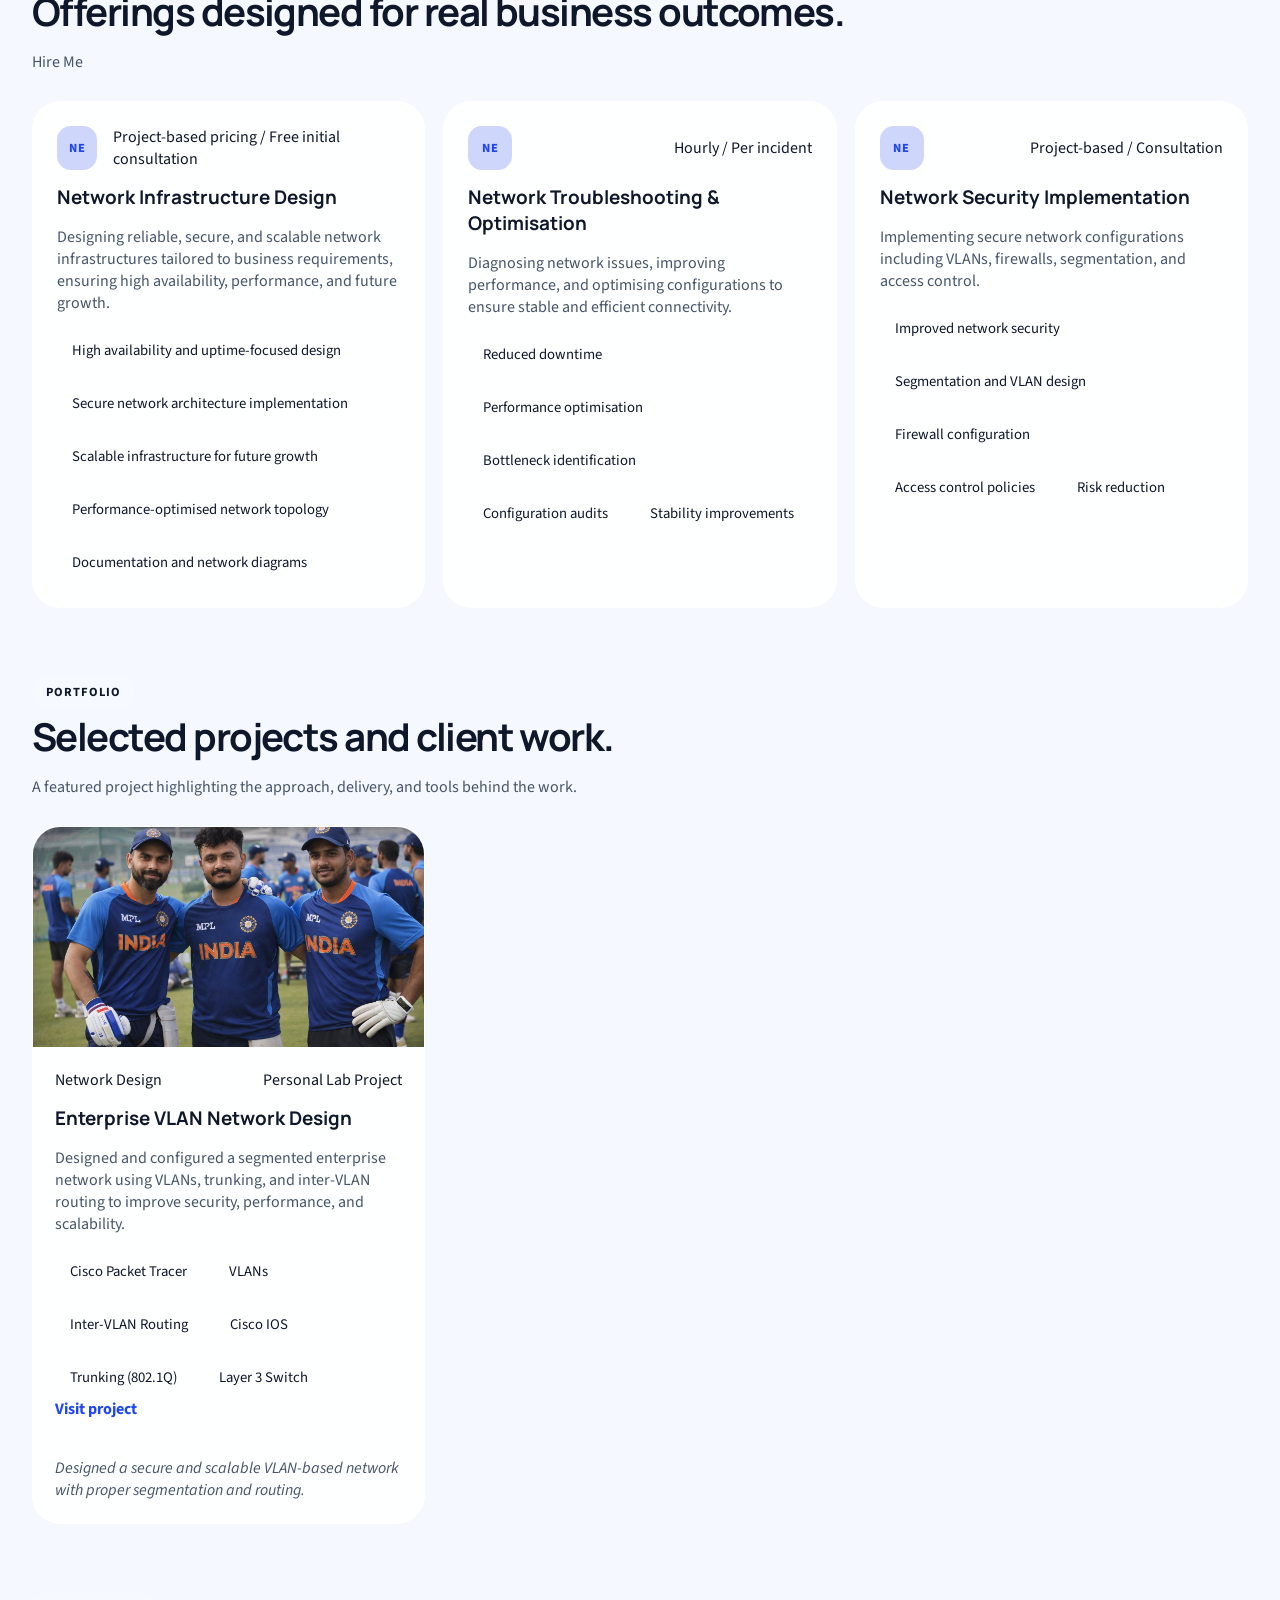
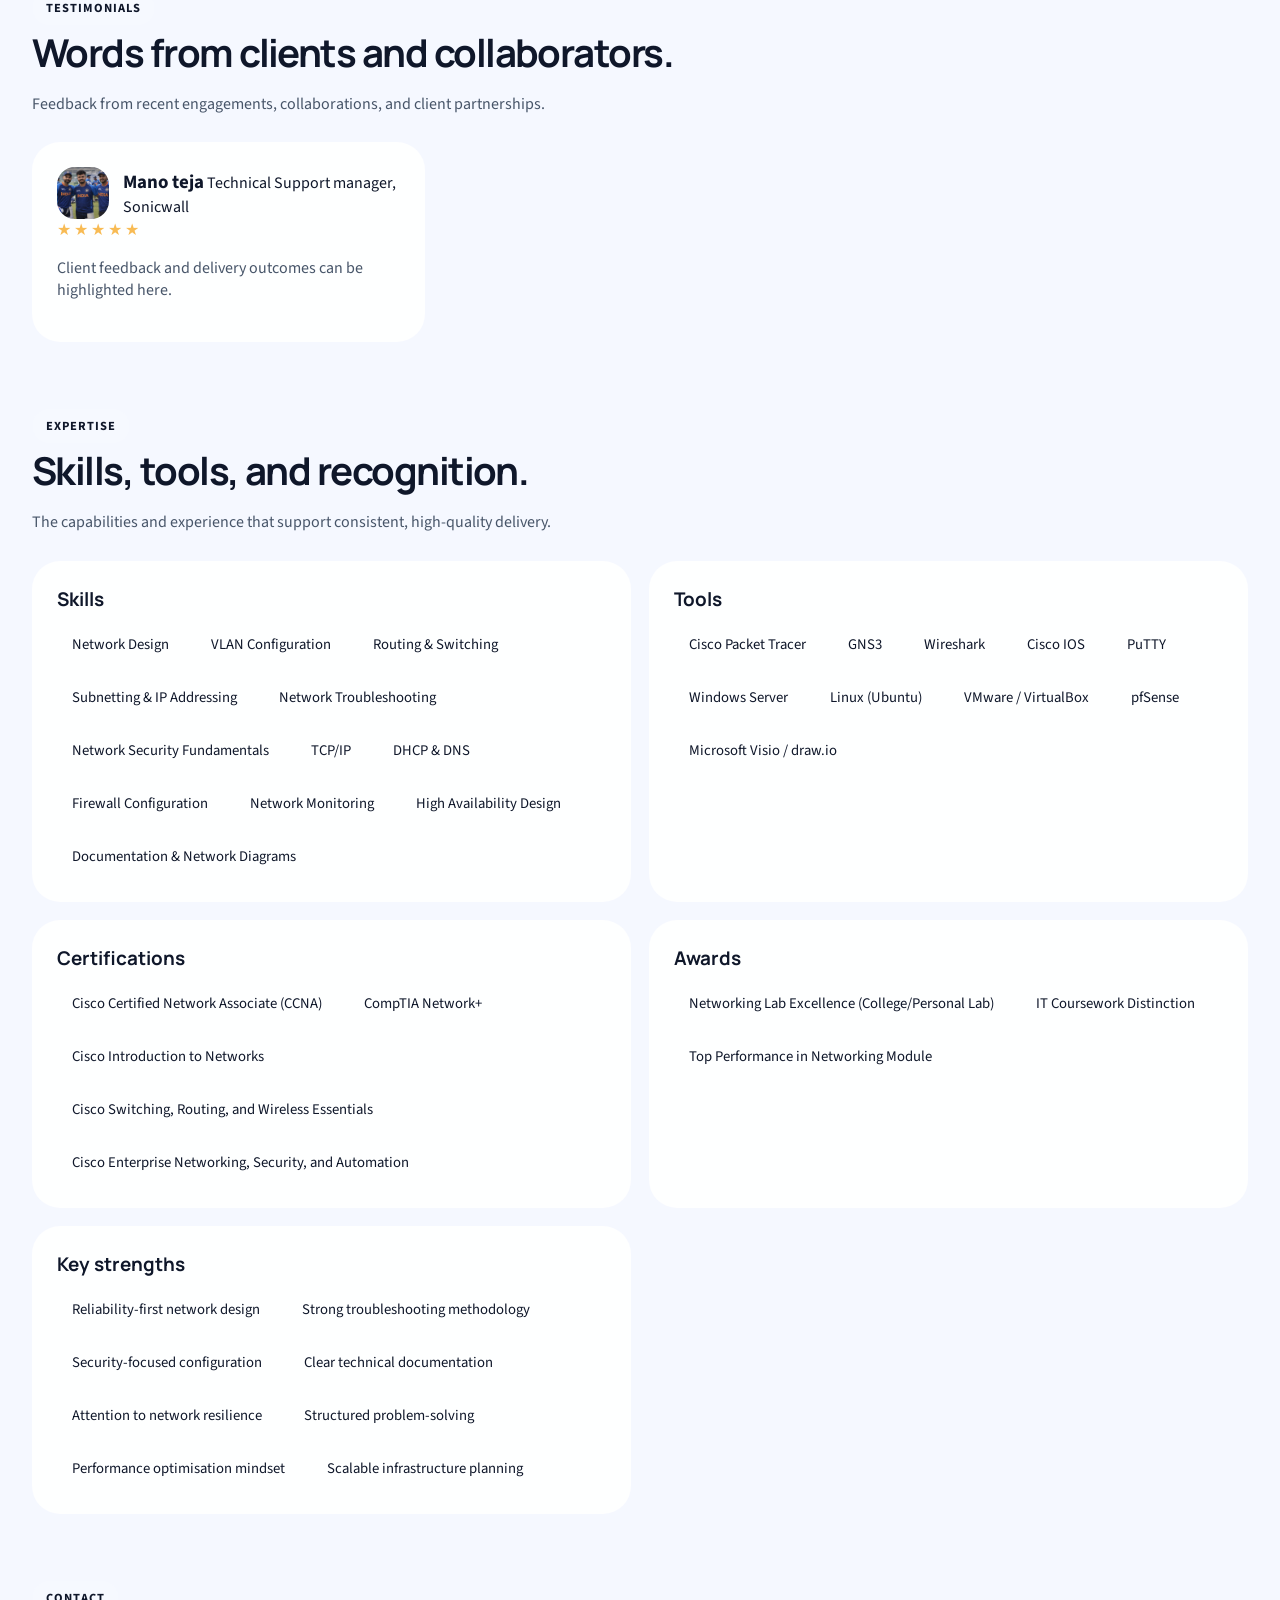
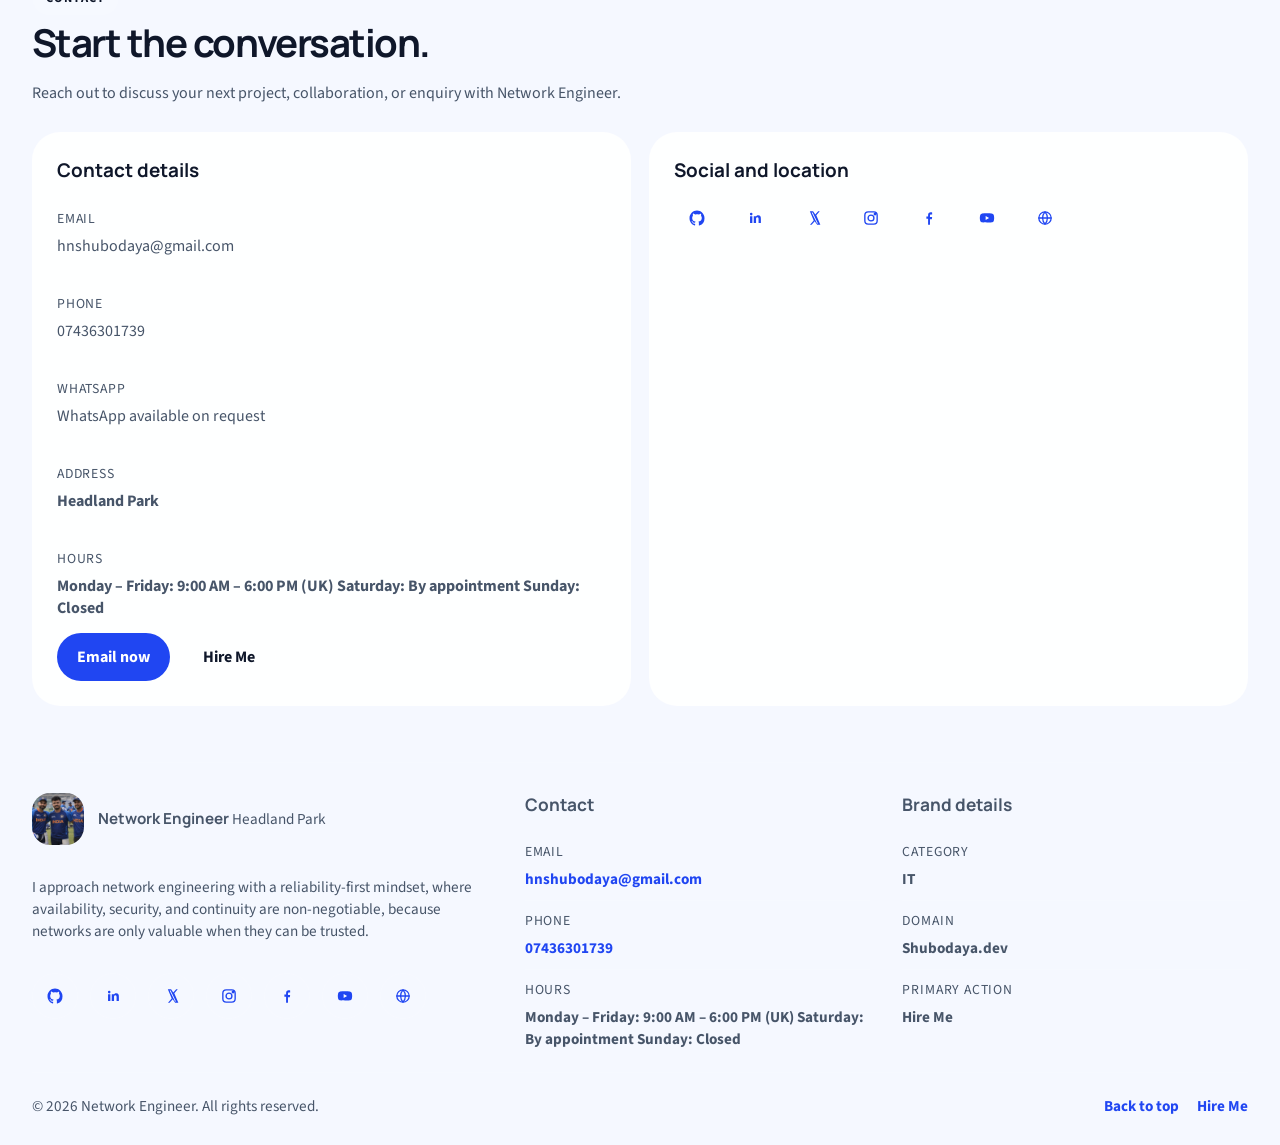
==== commit 8473919c: "Initialize generated portfolio site" ====
--- a/index.html
+++ b/index.html
@@ -3,9 +3,9 @@
   <head>
     <meta charset="utf-8" />
     <meta name="viewport" content="width=device-width, initial-scale=1" />
-    <title>Northstar Studio | Portfolio Websites for Modern Service Brands</title>
-    <meta name="description" content="Northstar Studio builds professional portfolio websites for freelancers, agencies, startups, and companies using a clear guided workflow." />
-    
+    <title>Network Engineer</title>
+    <meta name="description" content="Network engineering portfolio focused on reliable, secure, and scalable infrastructure design. Showcasing VLANs, routing, network security, and enterprise topology projects." />
+    <link rel="icon" href="[data-uri]" />
     <link rel="preconnect" href="https://fonts.googleapis.com" />
     <link rel="preconnect" href="https://fonts.gstatic.com" crossorigin />
     <link href="https://fonts.googleapis.com/css2?family=Fraunces:wght@500;600;700&family=Manrope:wght@400;500;600;700;800&family=Source+Sans+3:wght@400;500;600;700&family=Space+Grotesk:wght@500;700&display=swap" rel="stylesheet" />
@@ -15,10 +15,10 @@
     <div class="page-shell">
       <header class="site-header">
         <div class="brand-lockup">
-          <div class="brand-mark image-fallback">N</div>
+          <img class="brand-mark" src="[data-uri]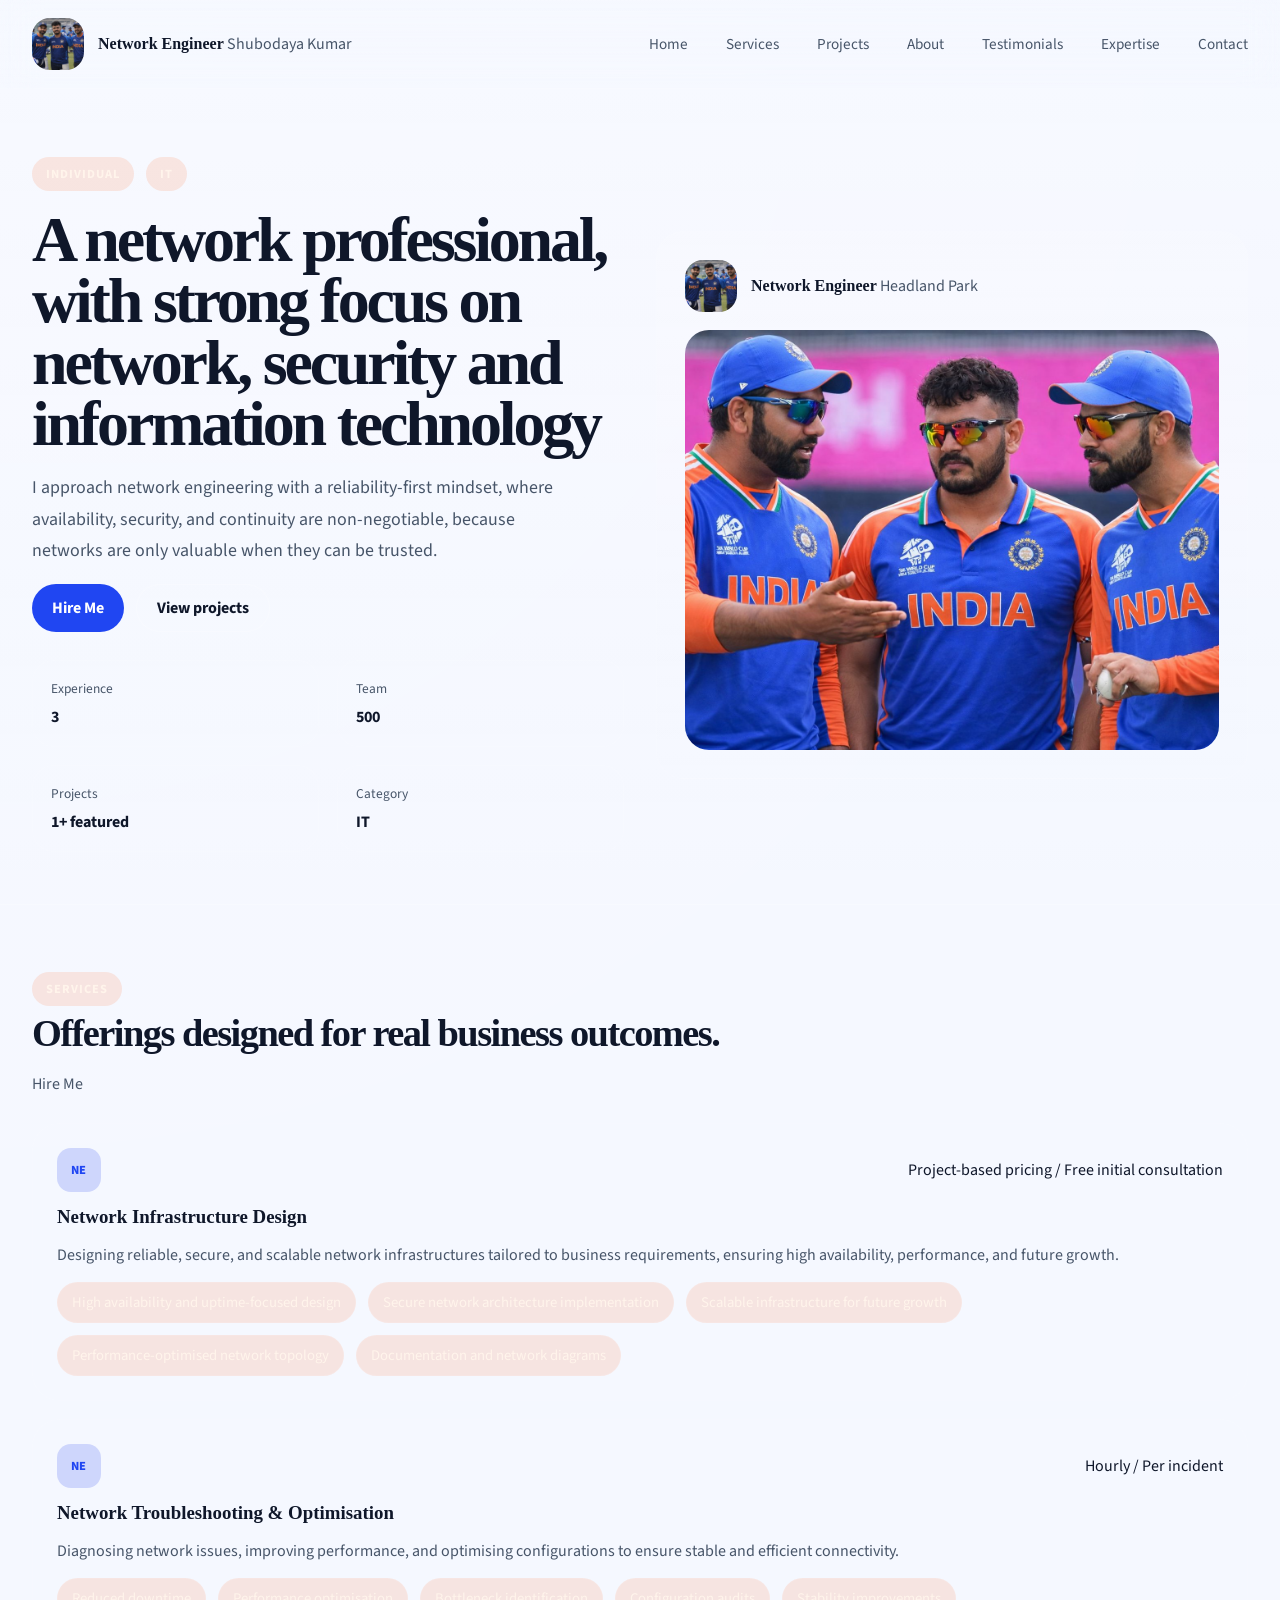
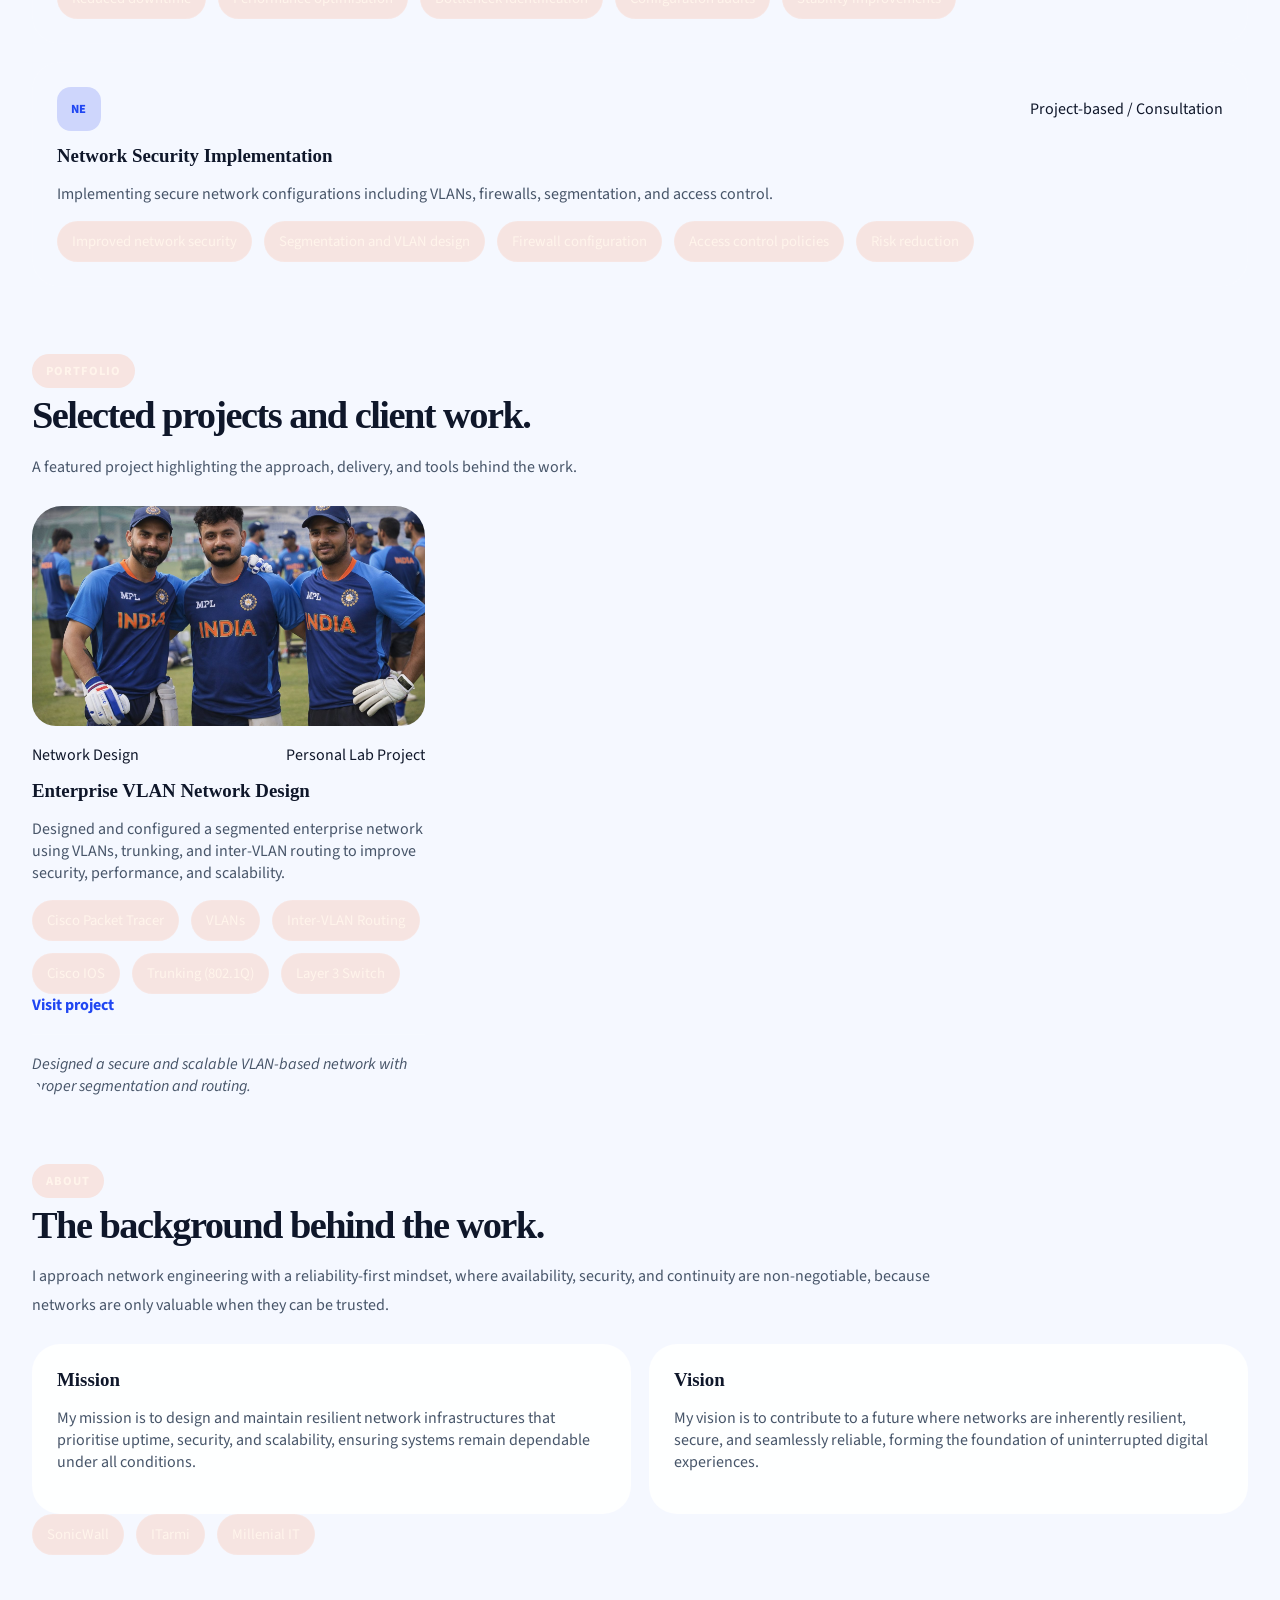
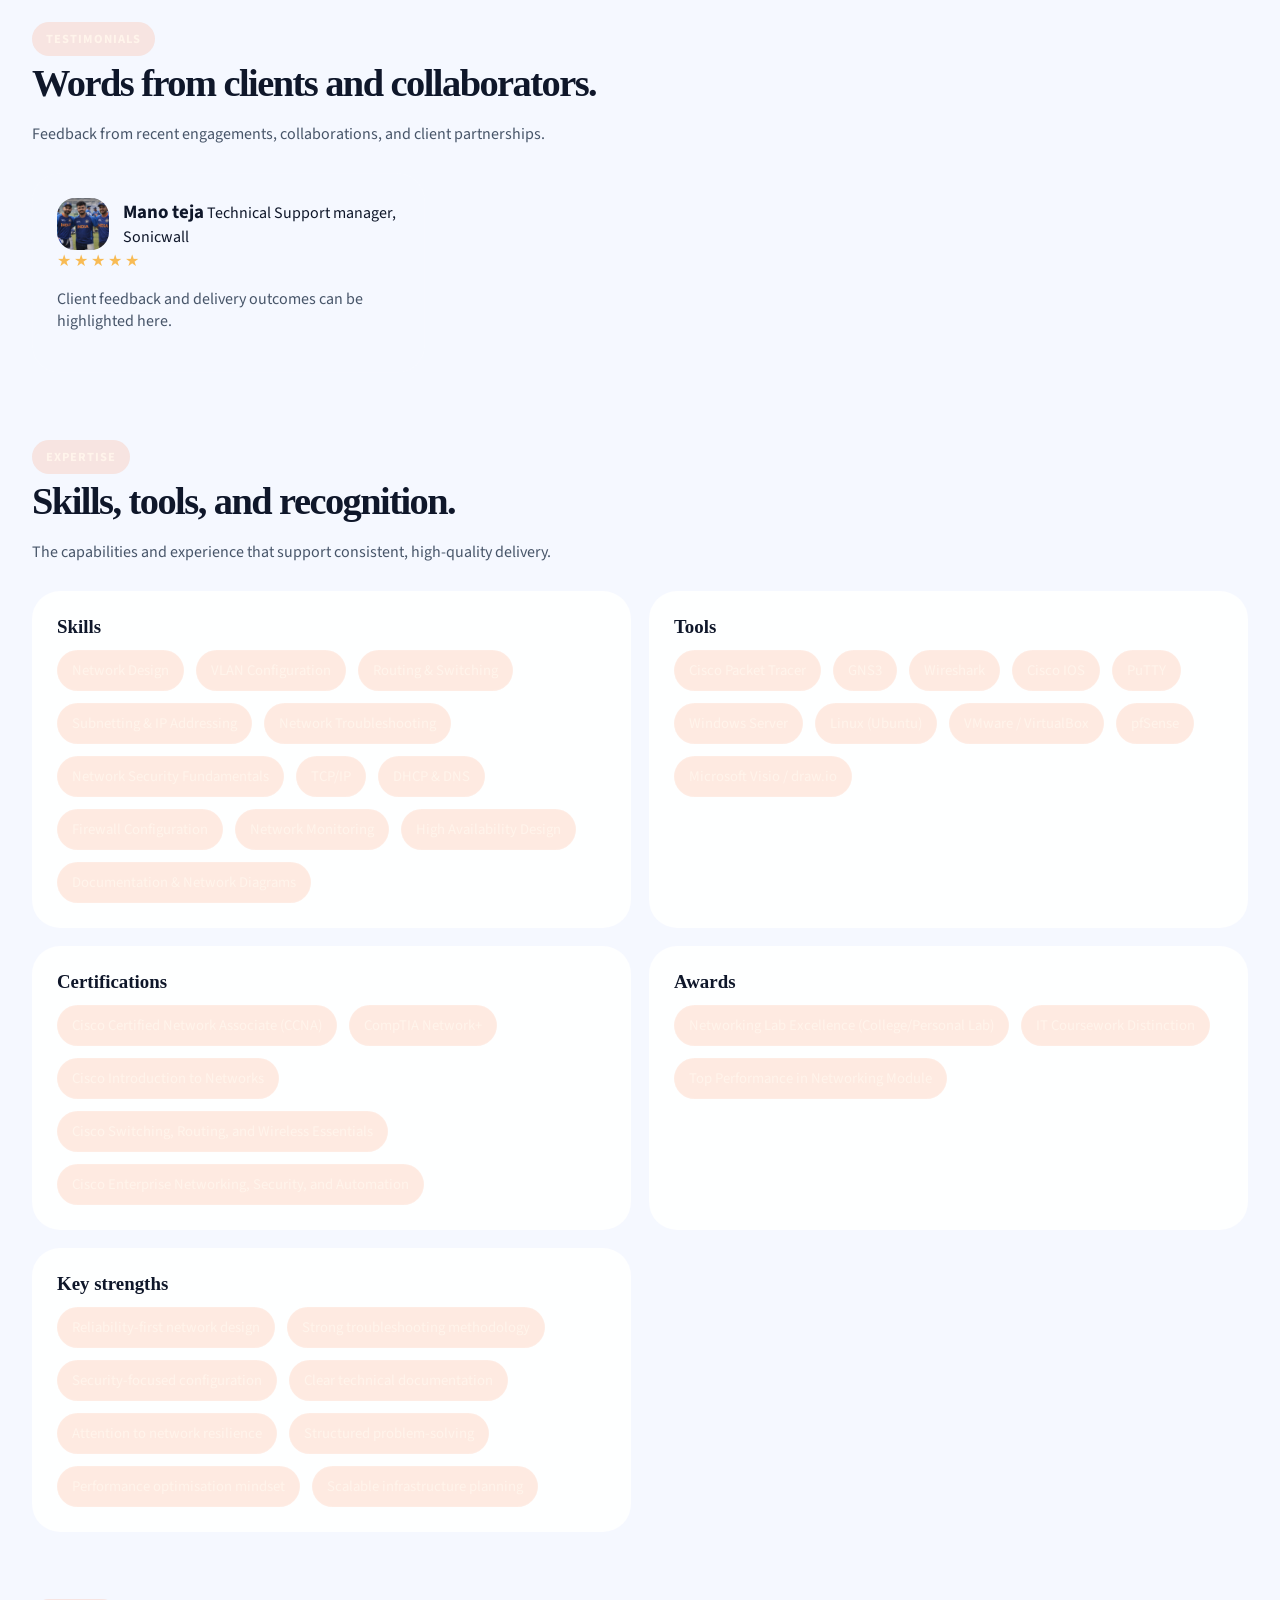
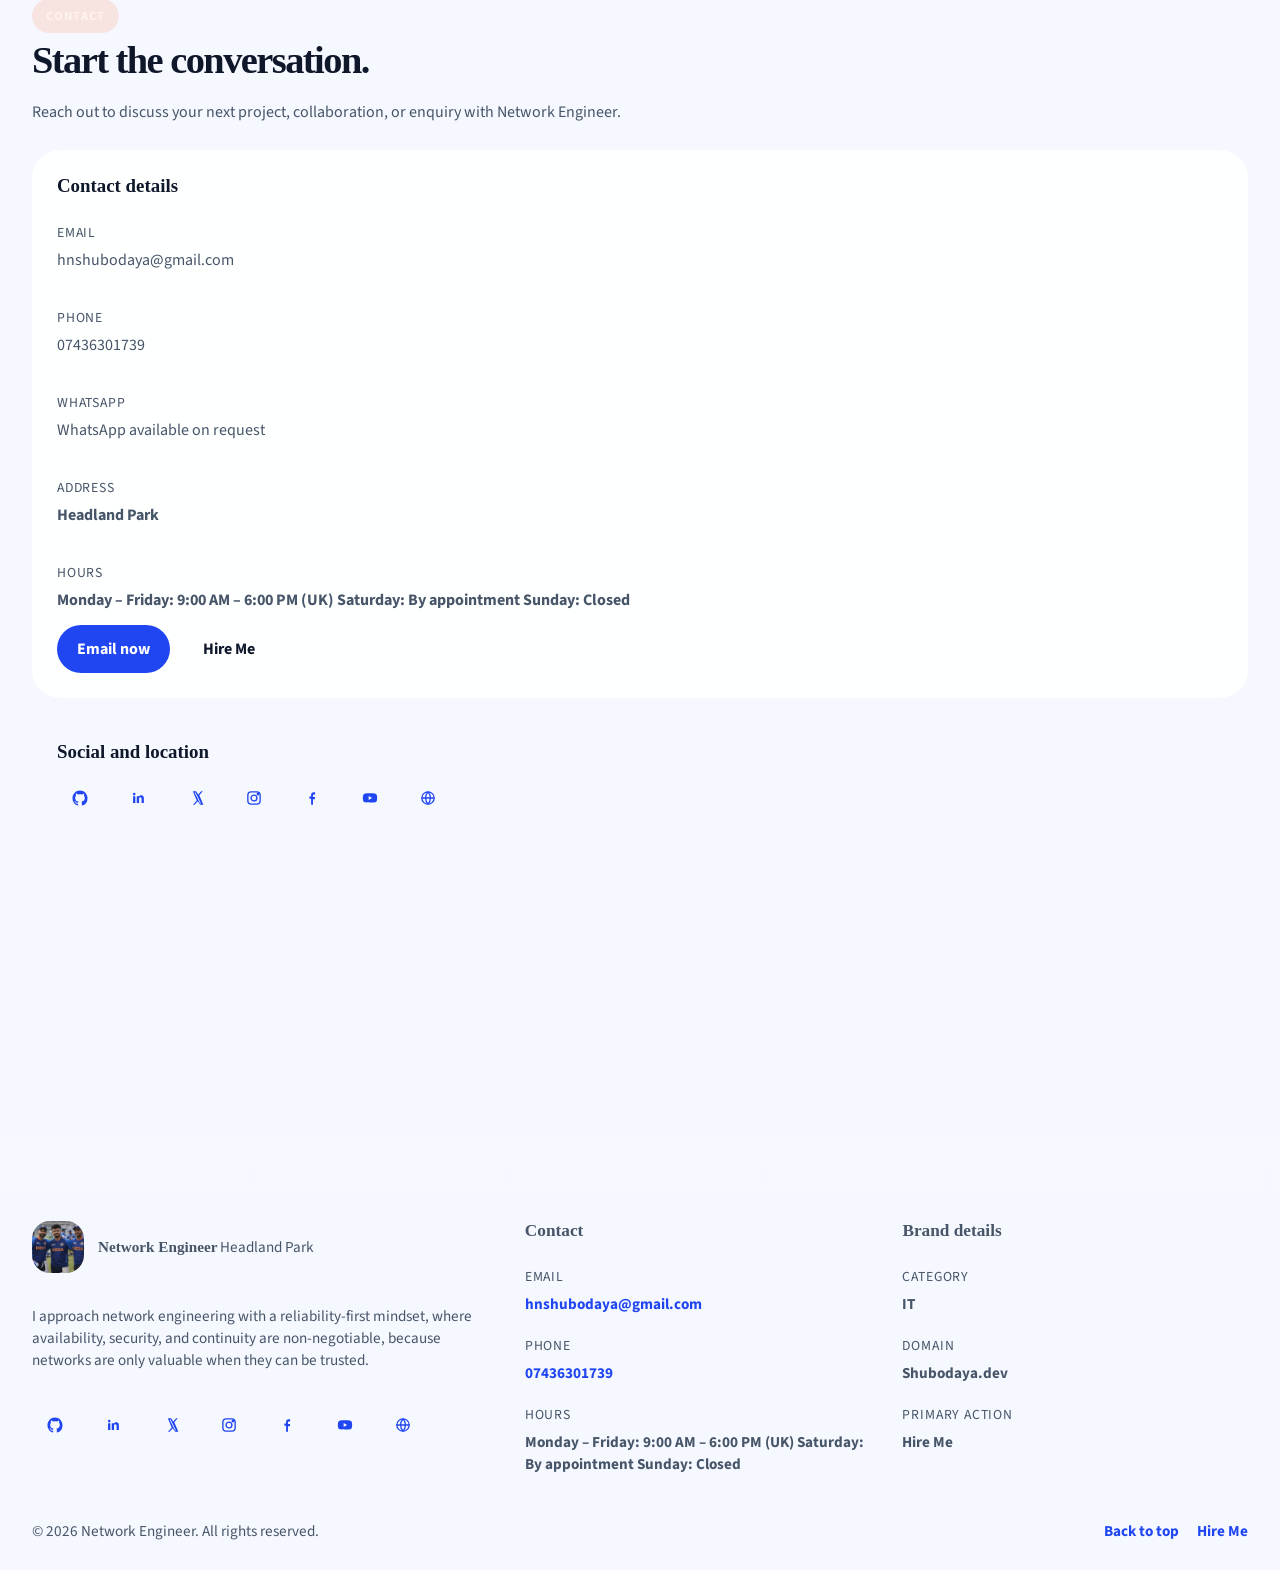
==== commit 395944b8: "Initialize generated portfolio site" ====
--- a/index.html
+++ b/index.html
@@ -11,7 +11,7 @@
     <link href="https://fonts.googleapis.com/css2?family=Fraunces:wght@500;600;700&family=Manrope:wght@400;500;600;700;800&family=Source+Sans+3:wght@400;500;600;700&family=Space+Grotesk:wght@500;700&display=swap" rel="stylesheet" />
     <link rel="stylesheet" href="./styles.css" />
   </head>
-  <body class="template-classic-corporate">
+  <body class="template-creative-agency">
     <div class="page-shell">
       <header class="site-header">
         <div class="brand-lockup">
@@ -28,11 +28,11 @@
         </button>
         <nav class="site-nav" id="site-nav">
           <a href="#home">Home</a>
-          <a href="#about">About</a><a href="#services">Services</a><a href="#projects">Projects</a><a href="#testimonials">Testimonials</a><a href="#expertise">Expertise</a><a href="#contact">Contact</a>
+          <a href="#services">Services</a><a href="#projects">Projects</a><a href="#about">About</a><a href="#testimonials">Testimonials</a><a href="#expertise">Expertise</a><a href="#contact">Contact</a>
         </nav>
       </header>
       
-    <section id="home" class="hero hero-split">
+    <section id="home" class="hero hero-showcase">
       <div class="hero-copy">
         <div class="eyebrow-row">
           <span class="eyebrow">individual</span>
@@ -66,32 +66,13 @@
     </section>
   
       
-    <section id="about" class="section-shell">
-      <div class="section-heading">
-        <span class="section-kicker">About</span>
-        <h2>The background behind the work.</h2>
-        <p>I approach network engineering with a reliability-first mindset, where availability, security, and continuity are non-negotiable, because networks are only valuable when they can be trusted.</p>
-      </div>
-      <div class="two-column-grid">
-        <article class="content-card">
-          <h3>Mission</h3>
-          <p>My mission is to design and maintain resilient network infrastructures that prioritise uptime, security, and scalability, ensuring systems remain dependable under all conditions.</p>
-        </article>
-        <article class="content-card">
-          <h3>Vision</h3>
-          <p>My vision is to contribute to a future where networks are inherently resilient, secure, and seamlessly reliable, forming the foundation of uninterrupted digital experiences.</p>
-        </article>
-      </div>
-      <div class="tag-list"><span class="tag">SonicWall</span><span class="tag">ITarmi</span><span class="tag">Millenial IT</span></div>
-    </section>
-  
     <section id="services" class="section-shell">
       <div class="section-heading">
         <span class="section-kicker">Services</span>
         <h2>Offerings designed for real business outcomes.</h2>
         <p>Hire Me</p>
       </div>
-      <div class="service-grid service-cards">
+      <div class="service-grid service-bands">
         
               <article class="service-card">
                 <div class="service-topline">
@@ -132,7 +113,7 @@
         <h2>Selected projects and client work.</h2>
         <p>A featured project highlighting the approach, delivery, and tools behind the work.</p>
       </div>
-      <div class="project-grid project-grid">
+      <div class="project-grid project-gallery">
         
               <article class="project-card">
                 <img class="project-image" src="[data-uri]" alt="Enterprise VLAN Network Design preview" />
@@ -155,6 +136,25 @@
       </div>
     </section>
   
+    <section id="about" class="section-shell">
+      <div class="section-heading">
+        <span class="section-kicker">About</span>
+        <h2>The background behind the work.</h2>
+        <p>I approach network engineering with a reliability-first mindset, where availability, security, and continuity are non-negotiable, because networks are only valuable when they can be trusted.</p>
+      </div>
+      <div class="two-column-grid">
+        <article class="content-card">
+          <h3>Mission</h3>
+          <p>My mission is to design and maintain resilient network infrastructures that prioritise uptime, security, and scalability, ensuring systems remain dependable under all conditions.</p>
+        </article>
+        <article class="content-card">
+          <h3>Vision</h3>
+          <p>My vision is to contribute to a future where networks are inherently resilient, secure, and seamlessly reliable, forming the foundation of uninterrupted digital experiences.</p>
+        </article>
+      </div>
+      <div class="tag-list"><span class="tag">SonicWall</span><span class="tag">ITarmi</span><span class="tag">Millenial IT</span></div>
+    </section>
+  
     <section id="testimonials" class="section-shell">
       <div class="section-heading">
         <span class="section-kicker">Testimonials</span>
@@ -220,7 +220,7 @@
         <h2>Start the conversation.</h2>
         <p>Reach out to discuss your next project, collaboration, or enquiry with Network Engineer.</p>
       </div>
-      <div class="contact-layout contact-split">
+      <div class="contact-layout contact-card">
         <div class="content-card">
           <h3>Contact details</h3>
           <ul class="detail-list">
--- a/styles.css
+++ b/styles.css
@@ -1,5 +1,5 @@
 
-:root{--primary:#2046f2;--secondary:#0f172a;--surface:#dce3ff;--background:#f5f8ff;--text:#0f172a;--muted:#475569;--card:#ffffff;--heading:"Manrope", Arial, sans-serif;--body:"Source Sans 3", Arial, sans-serif;--shadow:0 24px 60px rgba(15,23,42,0.12);}
+:root{--primary:#2046f2;--secondary:#0f172a;--surface:#eef2ff;--background:#f5f8ff;--text:#0f172a;--muted:#475569;--card:#ffffff;--heading:"Fraunces", Georgia, serif;--body:"Source Sans 3", Arial, sans-serif;--shadow:0 24px 60px rgba(15,23,42,0.12);}
 *{box-sizing:border-box}html{scroll-behavior:smooth}body{margin:0;min-height:100vh;font-family:var(--body);color:var(--text);background:radial-gradient(circle at top left,rgba(255,255,255,.12),transparent 30%),linear-gradient(180deg,rgba(255,255,255,.04),transparent 28%),var(--background)}
 a{text-decoration:none;color:inherit}img{display:block;max-width:100%}
 .page-shell{width:100%;padding:0}
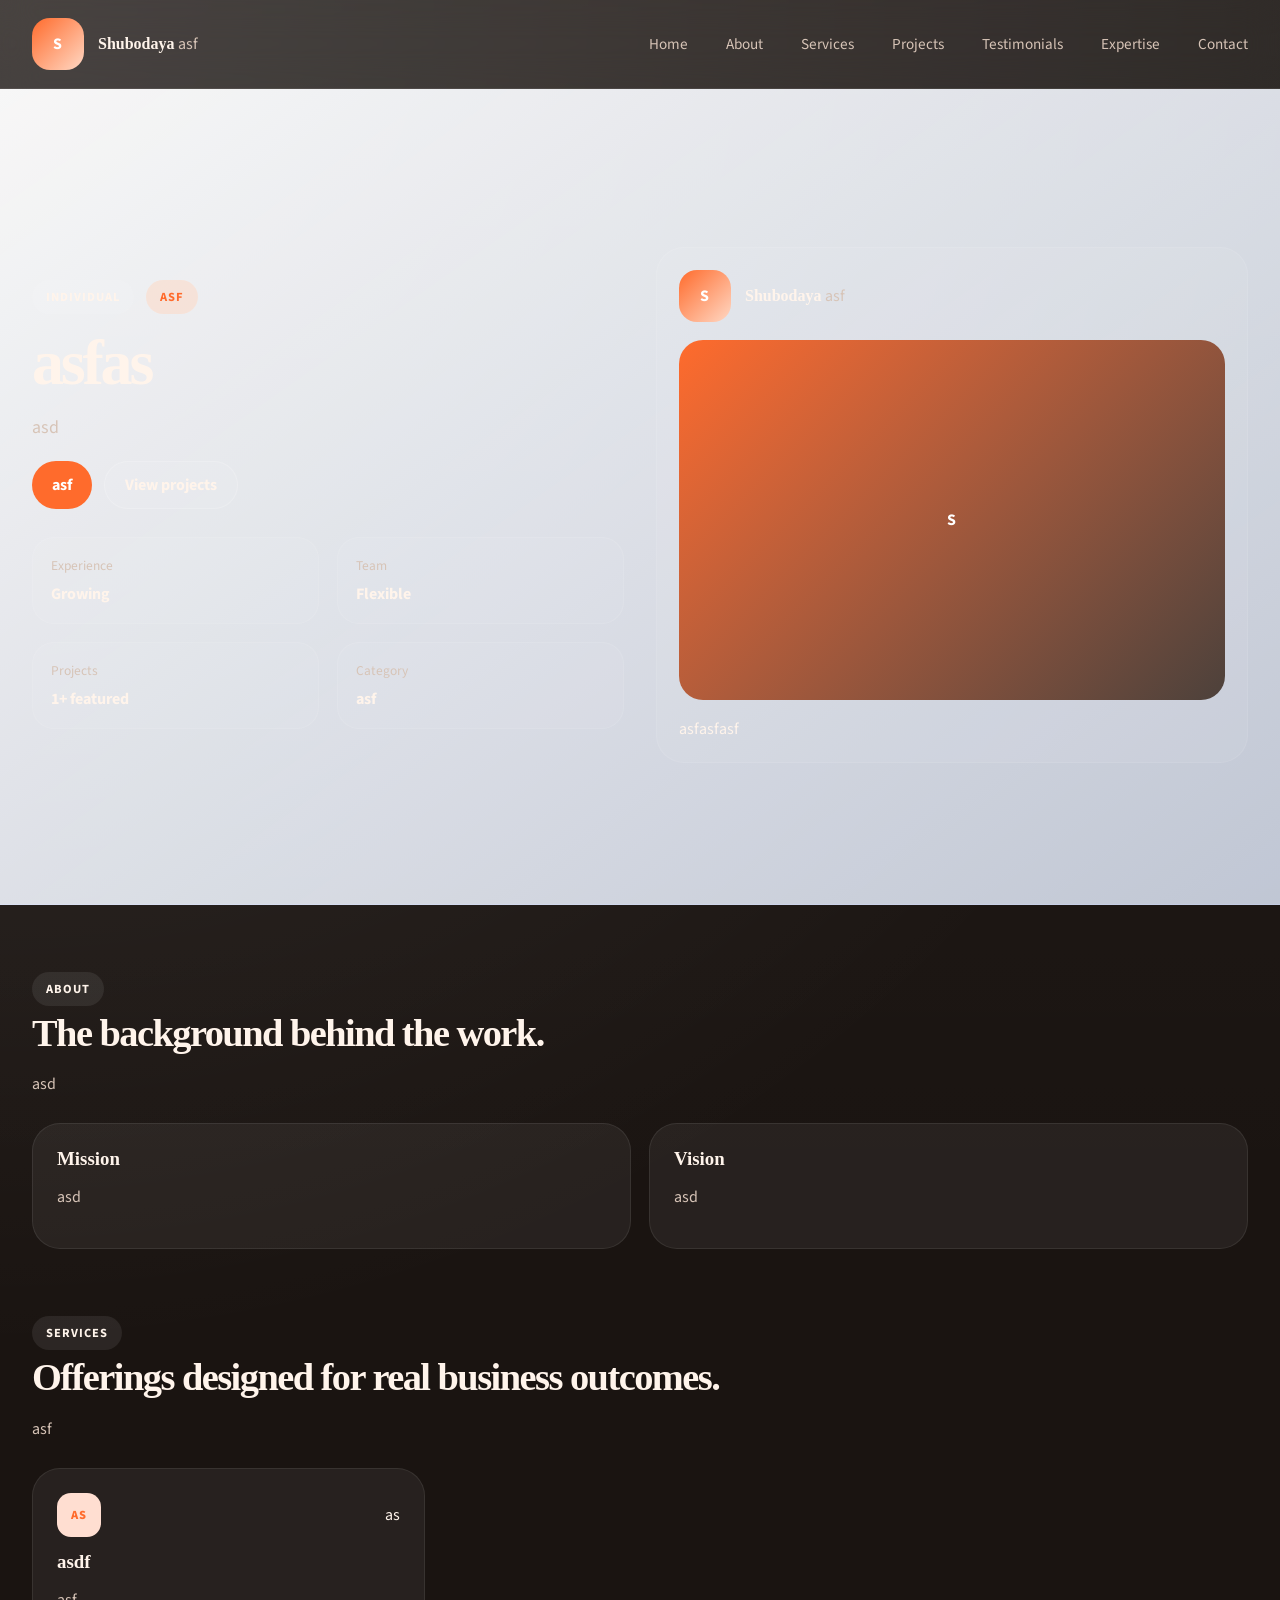
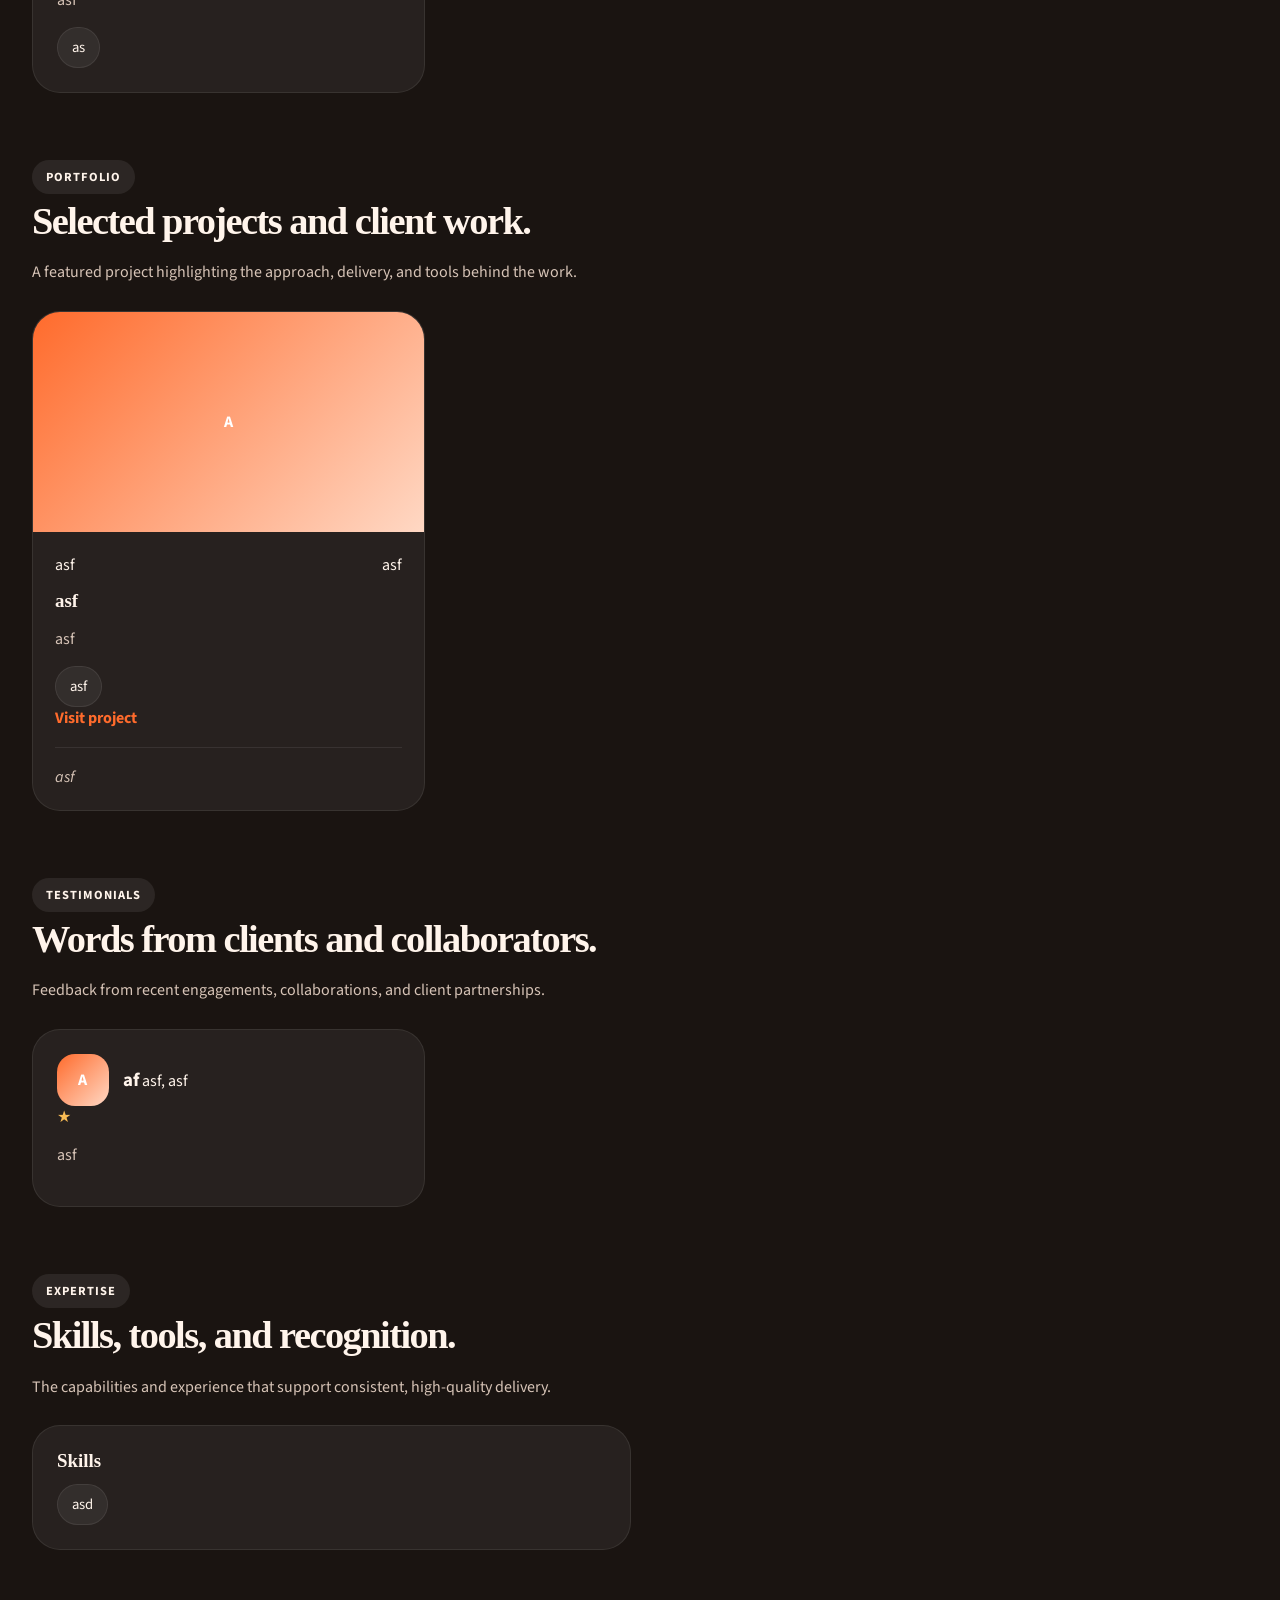
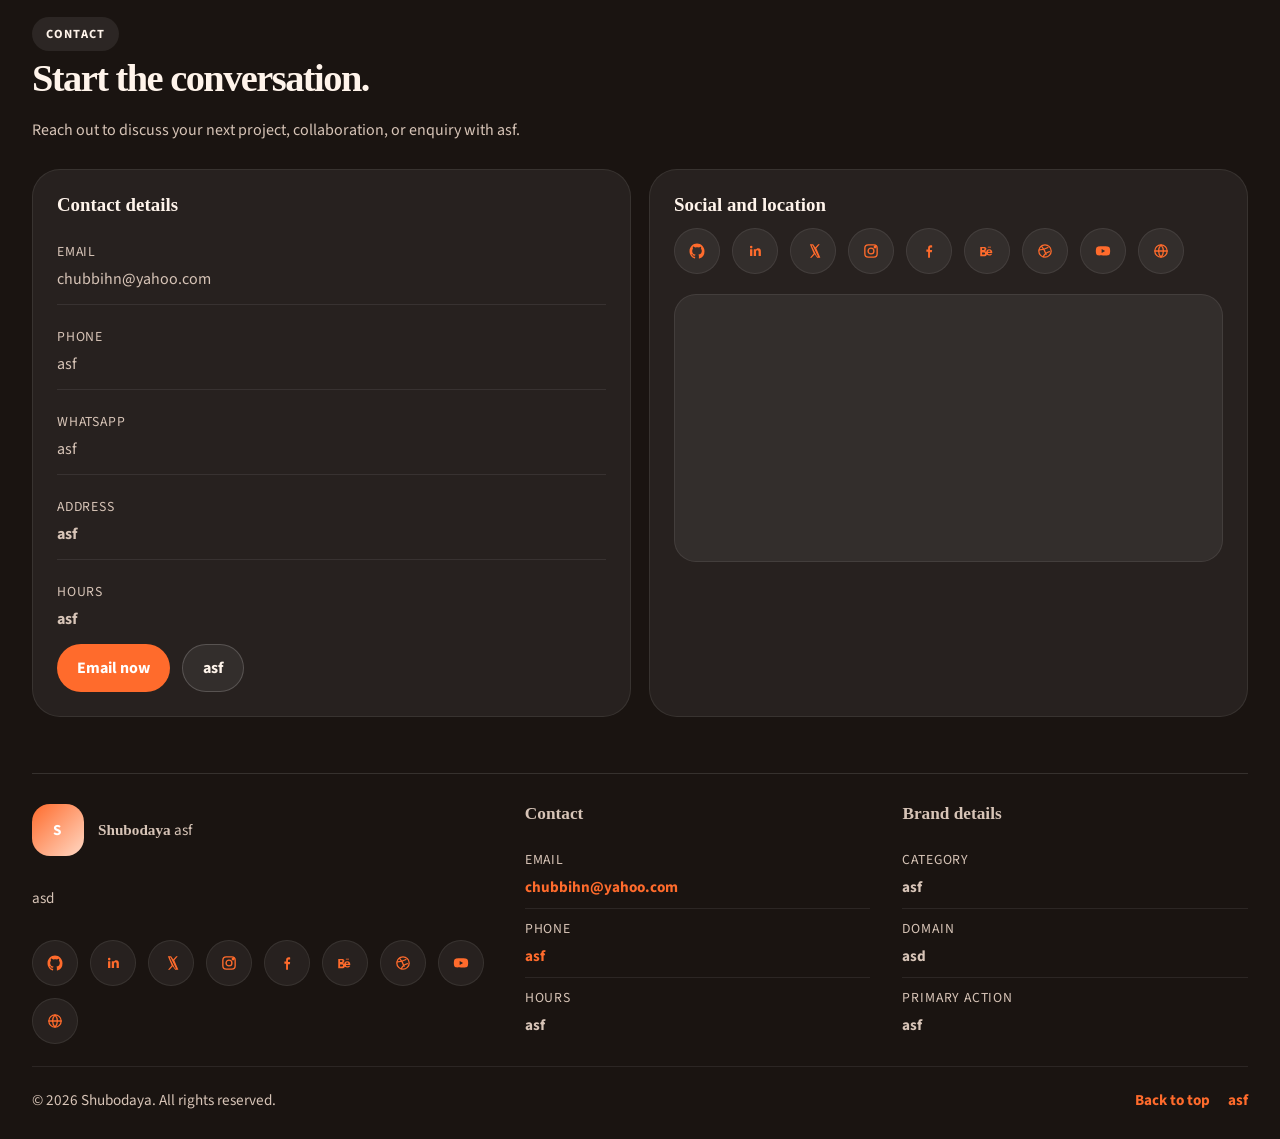
==== commit 7d3efbac: "Initialize generated portfolio site" ====
--- a/index.html
+++ b/index.html
@@ -3,22 +3,22 @@
   <head>
     <meta charset="utf-8" />
     <meta name="viewport" content="width=device-width, initial-scale=1" />
-    <title>Network Engineer</title>
-    <meta name="description" content="Network engineering portfolio focused on reliable, secure, and scalable infrastructure design. Showcasing VLANs, routing, network security, and enterprise topology projects." />
-    <link rel="icon" href="[data-uri]" />
+    <title>AD</title>
+    <meta name="description" content="ASD" />
+    
     <link rel="preconnect" href="https://fonts.googleapis.com" />
     <link rel="preconnect" href="https://fonts.gstatic.com" crossorigin />
     <link href="https://fonts.googleapis.com/css2?family=Fraunces:wght@500;600;700&family=Manrope:wght@400;500;600;700;800&family=Source+Sans+3:wght@400;500;600;700&family=Space+Grotesk:wght@500;700&display=swap" rel="stylesheet" />
     <link rel="stylesheet" href="./styles.css" />
   </head>
-  <body class="template-creative-agency">
+  <body class="template-classic-corporate motion-fade-up">
     <div class="page-shell">
       <header class="site-header">
         <div class="brand-lockup">
-          <img class="brand-mark" src="[data-uri]